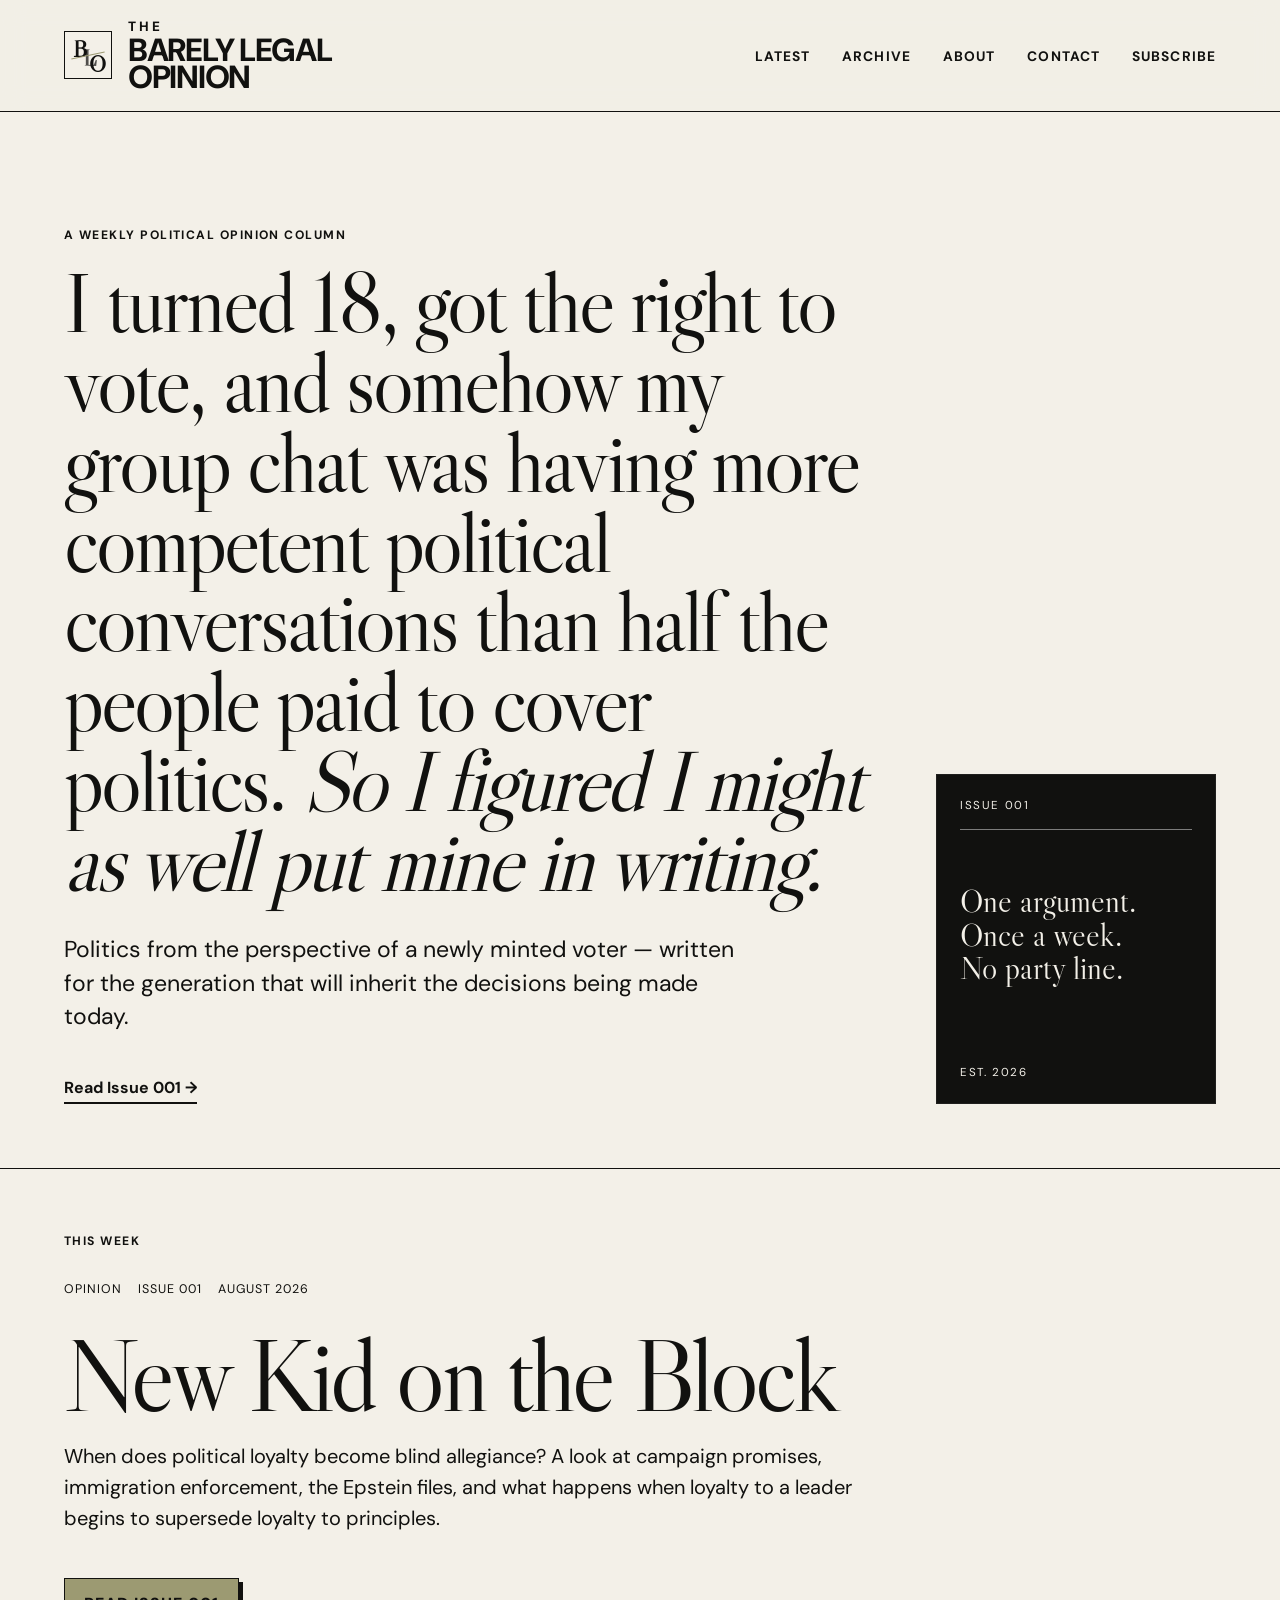
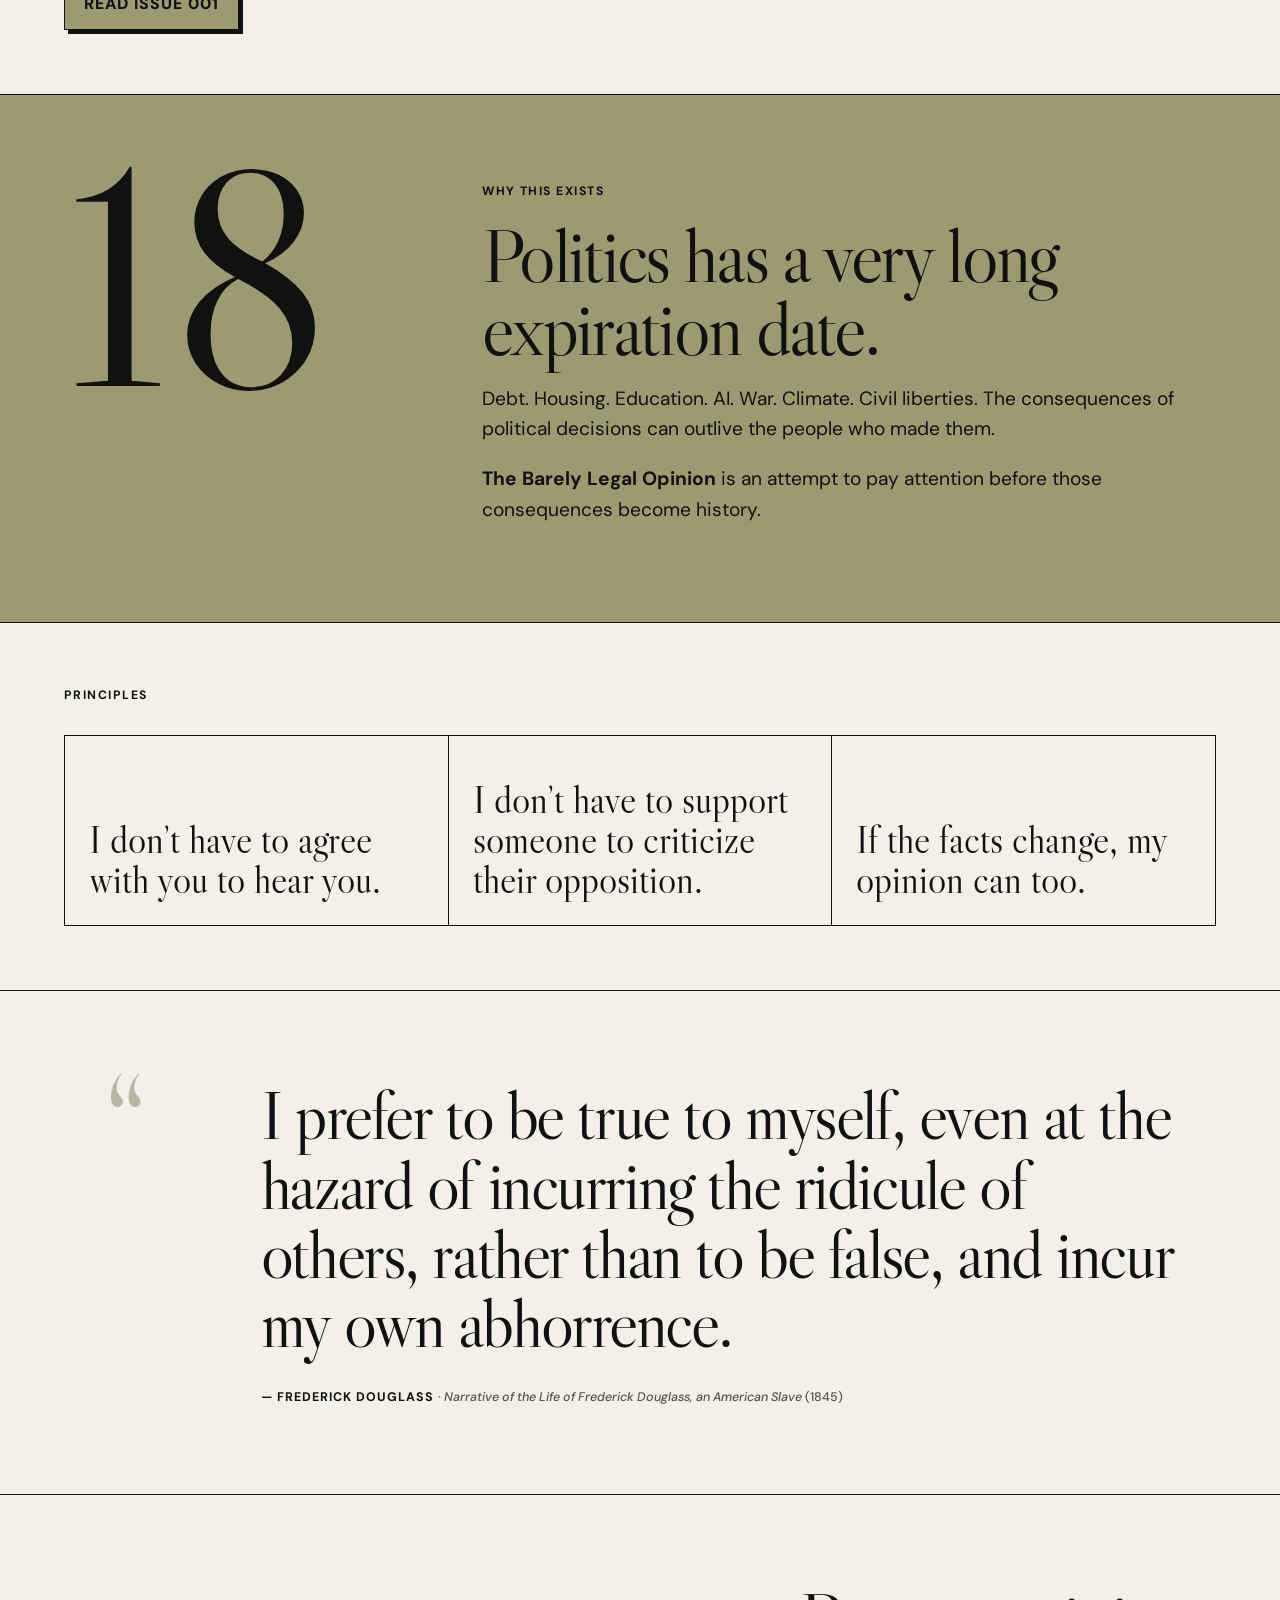
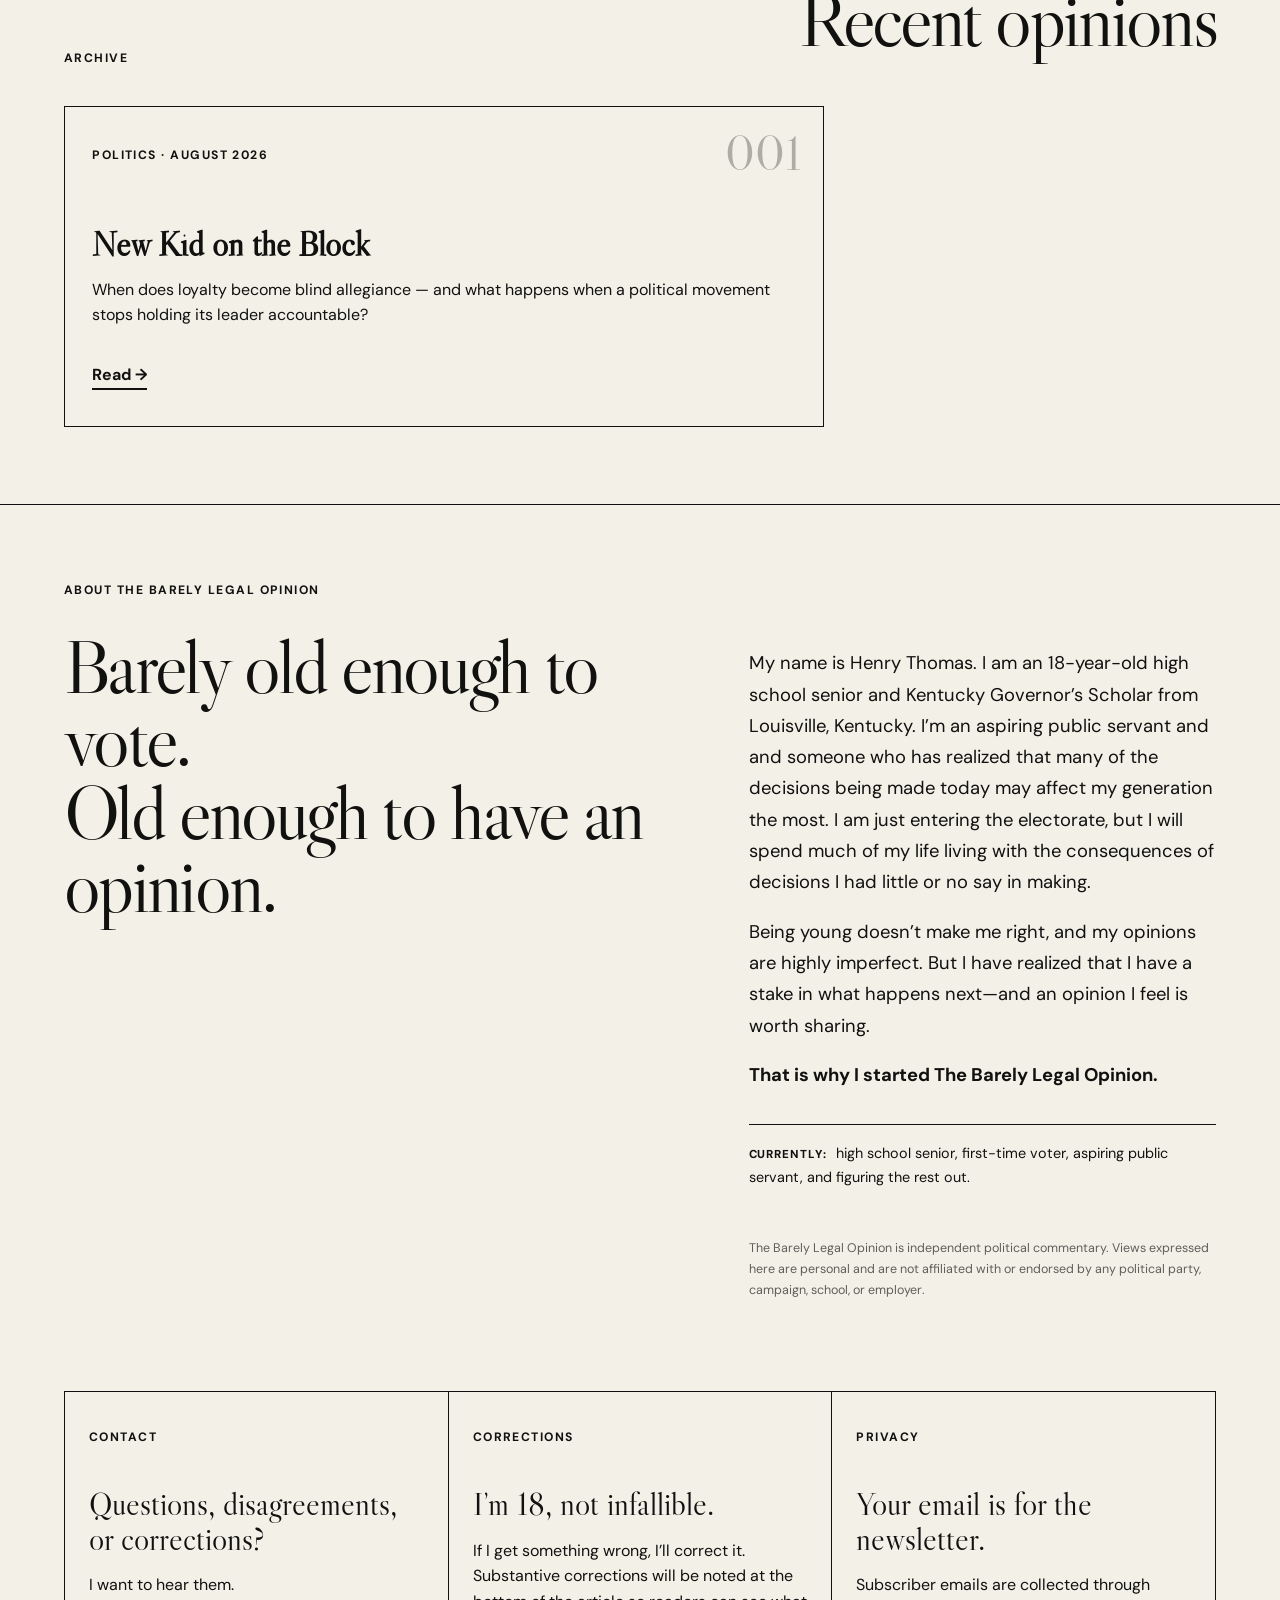
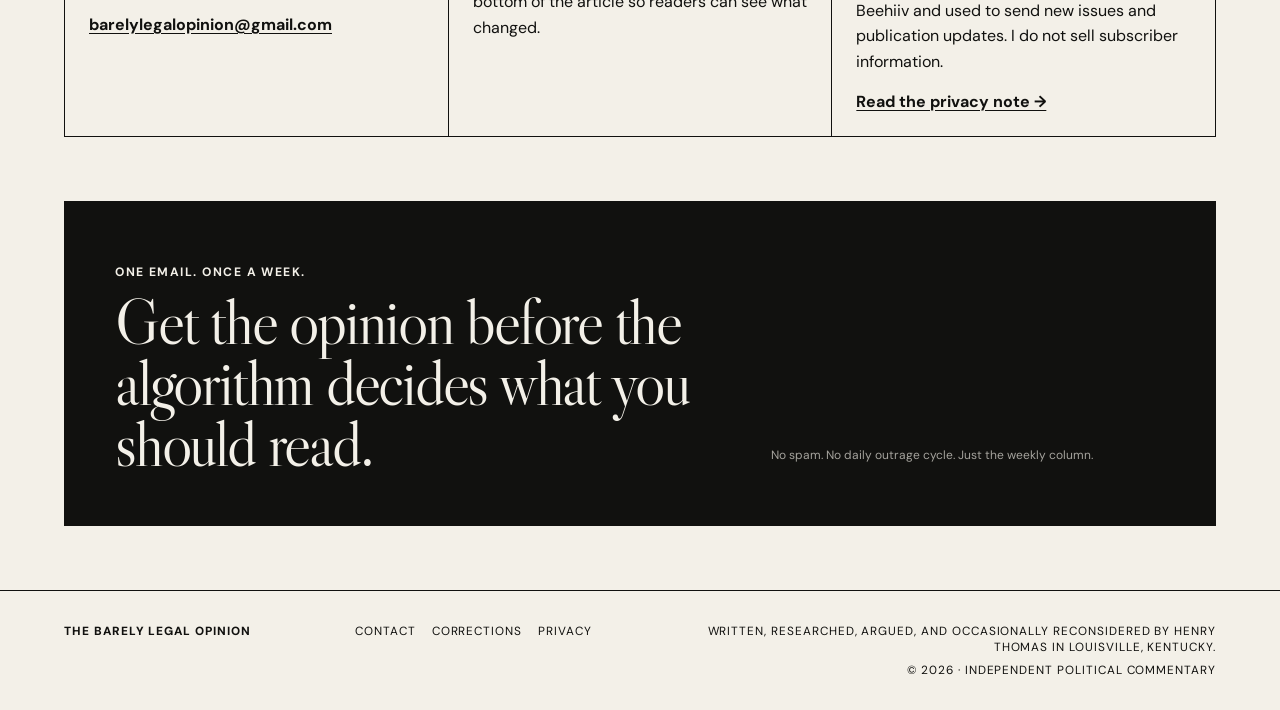
==== index.html @ e9fcbdf7 "Add files via upload" ====
<!doctype html>
<html lang="en">
<head>
  <meta charset="utf-8" />
  <meta name="viewport" content="width=device-width, initial-scale=1" />
  <meta name="description" content="The Barely Legal Opinion — independent weekly political commentary from an 18-year-old entering the electorate." />
  <title>The Barely Legal Opinion</title>
  <link rel="preconnect" href="https://fonts.googleapis.com">
  <link rel="preconnect" href="https://fonts.gstatic.com" crossorigin>
  <link href="https://fonts.googleapis.com/css2?family=DM+Sans:wght@400;500;600;700;800&family=Libre+Caslon+Display&display=swap" rel="stylesheet">
  <link rel="stylesheet" href="styles.css" />

  <link rel="icon" href="favicon.svg" type="image/svg+xml" />
  <meta property="og:title" content="The Barely Legal Opinion" />
  <meta property="og:description" content="Independent weekly political commentary from an 18-year-old entering the electorate." />
  <meta property="og:image" content="social-card.svg" />
  <meta property="og:type" content="website" />
  <meta name="twitter:card" content="summary_large_image" />

</head>
<body>
  <header class="site-header">
    <a class="brand brand-lockup" href="index.html" aria-label="The Barely Legal Opinion home">
      <span class="logo-mark" aria-hidden="true"><span>B</span><span>L</span><span>O</span></span>
      <span class="wordmark">
        <span class="brand-kicker">THE</span>
        <span>BARELY LEGAL</span>
        <span>OPINION</span>
      </span>
    </a>
    <button class="menu-toggle" aria-label="Toggle navigation" aria-expanded="false">Menu</button>
    <nav class="nav">
      <a href="#latest">Latest</a><a href="#archive">Archive</a><a href="#about">About</a><a href="mailto:barelylegalopinion@gmail.com">Contact</a><a href="#subscribe">Subscribe</a>
    </nav>
  </header>

  <main>
    <section class="hero">
      <div class="hero-copy">
        <p class="eyebrow">A weekly political opinion column</p>
        <h1 class="conversation-headline">I turned 18, got the right to vote, and somehow my group chat was having more competent political conversations than half the people paid to cover politics. <em>So I figured I might as well put mine in writing.</em></h1>
        <p class="hero-deck">Politics from the perspective of a newly minted voter — written for the generation that will inherit the decisions being made today.</p>
        <a class="text-link" href="new-kid-on-the-block.html">Read Issue 001 <span>→</span></a>
      </div>
      <div class="issue-card">
        <span class="issue-number">ISSUE 001</span><div class="issue-rule"></div>
        <p>One argument.<br>Once a week.<br>No party line.</p><span class="issue-date">EST. 2026</span>
      </div>
    </section>

    <section id="latest" class="latest-section">
      <div class="section-label">This Week</div>
      <article class="featured-post">
        <div class="featured-meta"><span>Opinion</span><span>Issue 001</span><span>August 2026</span></div>
        <h2>New Kid on the Block</h2>
        <p class="featured-deck">When does political loyalty become blind allegiance? A look at campaign promises, immigration enforcement, the Epstein files, and what happens when loyalty to a leader begins to supersede loyalty to principles.</p>
        <a class="button" href="new-kid-on-the-block.html">Read Issue 001</a>
      </article>
    </section>

    <section class="manifesto">
      <p class="manifesto-number">18</p>
      <div><p class="eyebrow">Why this exists</p><h2>Politics has a very long expiration date.</h2>
      <p>Debt. Housing. Education. AI. War. Climate. Civil liberties. The consequences of political decisions can outlive the people who made them.</p>
      <p><strong>The Barely Legal Opinion</strong> is an attempt to pay attention before those consequences become history.</p></div>
    </section>



    <section class="principles" id="principles">
      <div class="section-label">Principles</div>
      <div class="principles-grid">
        <p>I don’t have to agree with you to hear you.</p>
        <p>I don’t have to support someone to criticize their opposition.</p>
        <p>If the facts change, my opinion can too.</p>
      </div>
    </section>

    <section class="douglass-quote" aria-label="Frederick Douglass quote">
      <div class="quote-mark">“</div>
      <blockquote>
        I prefer to be true to myself, even at the hazard of incurring the ridicule of others, rather than to be false, and incur my own abhorrence.
      </blockquote>
      <p class="quote-credit">— Frederick Douglass <span>· <em>Narrative of the Life of Frederick Douglass, an American Slave</em> (1845)</span></p>
    </section>

    <section id="archive" class="archive">
      <div class="section-heading"><div class="section-label">Archive</div><h2>Recent opinions</h2></div>
      <div class="post-grid single-post-grid">
        <article class="post-card">
          <span class="post-index">001</span>
          <p class="tag">Politics · August 2026</p>
          <h3>New Kid on the Block</h3>
          <p>When does loyalty become blind allegiance — and what happens when a political movement stops holding its leader accountable?</p>
          <a href="new-kid-on-the-block.html">Read →</a>
        </article>
      </div>
    </section>

    <section id="about" class="about">
      <div class="section-label">About The Barely Legal Opinion</div>
      <div class="about-grid">
        <h2>Barely old enough to vote.<br>Old enough to have an opinion.</h2>
        <div class="about-copy">
          <p>My name is Henry Thomas. I am an 18-year-old high school senior and Kentucky Governor’s Scholar from Louisville, Kentucky. I’m an aspiring public servant and and someone who has realized that many of the decisions being made today may affect my generation the most. I am just entering the electorate, but I will spend much of my life living with the consequences of decisions I had little or no say in making.</p>
          <p>Being young doesn’t make me right, and my opinions are highly imperfect. But I have realized that I have a stake in what happens next—and an opinion I feel is worth sharing.</p>
          <p><strong>That is why I started The Barely Legal Opinion.</strong></p>
          <p class="currently-line"><span>Currently:</span> high school senior, first-time voter, aspiring public servant, and figuring the rest out.</p>
<p class="fine-print">The Barely Legal Opinion is independent political commentary. Views expressed here are personal and are not affiliated with or endorsed by any political party, campaign, school, or employer.</p>
        </div>
      </div>
    </section>


    <section class="launch-info" id="contact">
      <div class="info-card">
        <p class="section-label">Contact</p>
        <h3>Questions, disagreements, or corrections?</h3>
        <p>I want to hear them.</p>
        <a href="mailto:barelylegalopinion@gmail.com">barelylegalopinion@gmail.com</a>
      </div>
      <div class="info-card">
        <p class="section-label">Corrections</p>
        <h3>I’m 18, not infallible.</h3>
        <p>If I get something wrong, I’ll correct it. Substantive corrections will be noted at the bottom of the article so readers can see what changed.</p>
      </div>
      <div class="info-card">
        <p class="section-label">Privacy</p>
        <h3>Your email is for the newsletter.</h3>
        <p>Subscriber emails are collected through Beehiiv and used to send new issues and publication updates. I do not sell subscriber information.</p>
        <a href="privacy.html">Read the privacy note →</a>
      </div>
    </section>

    <section id="subscribe" class="subscribe">
      <div><p class="eyebrow">One email. Once a week.</p><h2>Get the opinion before the algorithm decides what you should read.</h2></div>
      <div class="subscribe-form beehiiv-form">
        <script async src="https://subscribe-forms.beehiiv.com/v3/loader.js" data-beehiiv-form="1e07de03-bfb7-4be1-94b6-ef1ab51ce29a"></script>
        <p class="form-note">No spam. No daily outrage cycle. Just the weekly column.</p>
      </div>
    </section>
  </main>
  <footer>
      <div class="footer-brand">THE BARELY LEGAL OPINION</div>
      <div class="footer-links">
        <a href="mailto:barelylegalopinion@gmail.com">Contact</a>
        <a href="#contact">Corrections</a>
        <a href="privacy.html">Privacy</a>
      </div>
      <div class="footer-copy">
        <span>Written, researched, argued, and occasionally reconsidered by Henry Thomas in Louisville, Kentucky.</span>
        <span>© 2026 · Independent political commentary</span>
      </div>
    </footer>
  <script src="script.js"></script>
</body>
</html>
---- styles.css ----
:root{--ink:#11110f;--paper:#f3f0e8;--paper2:#e6e1d7;--acid:#9c9a72;--line:rgba(17,17,15,.28);--muted:#6d695e}
*{box-sizing:border-box}html{scroll-behavior:smooth}body{margin:0;background:var(--paper);color:var(--ink);font-family:"DM Sans",sans-serif}a{color:inherit}
.site-header{min-height:112px;display:flex;align-items:center;justify-content:space-between;padding:20px 5vw;border-bottom:1px solid var(--ink);position:sticky;top:0;z-index:20;background:rgba(242,239,230,.96);backdrop-filter:blur(12px)}
.brand{text-decoration:none;font-weight:800;line-height:.82;letter-spacing:-.04em;font-size:clamp(1.35rem,2.5vw,2.2rem);display:grid}.brand-kicker{font-size:.42em;letter-spacing:.22em;margin-bottom:.4em}
.nav{display:flex;gap:2rem;font-size:.86rem;font-weight:700;text-transform:uppercase;letter-spacing:.08em}.nav a{text-decoration:none}.nav a:hover{text-decoration:underline;text-underline-offset:4px}
.menu-toggle{display:none;background:none;border:0;font:inherit;font-weight:700}.header-subscribe{text-decoration:none;text-transform:uppercase;font-size:.8rem;letter-spacing:.08em;font-weight:800;border-bottom:2px solid var(--ink)}
.hero{min-height:74vh;display:grid;grid-template-columns:1fr 280px;gap:4vw;padding:8vw 5vw 5vw;border-bottom:1px solid var(--ink)}.hero-copy{max-width:1100px}
.eyebrow,.section-label,.tag,.article-kicker,.source-type{text-transform:uppercase;font-weight:700;letter-spacing:.12em;font-size:.76rem}
.hero h1,.featured-post h2,.manifesto h2,.archive h2,.about h2,.subscribe h2,.article-header h1,.sources-intro h2,.article-end h2{font-family:"Libre Caslon Display",serif;font-weight:400;letter-spacing:-.035em}
.hero h1{margin:1.3rem 0 2rem;font-size:clamp(3.8rem,8.8vw,9rem);line-height:.88;max-width:1200px}.hero h1 em{font-style:italic}.hero-deck{font-size:clamp(1.05rem,1.8vw,1.45rem);line-height:1.45;max-width:680px}
.text-link,.post-card a{display:inline-block;margin-top:1.3rem;text-decoration:none;font-weight:700;border-bottom:2px solid var(--ink);padding-bottom:.2rem}
.issue-card{align-self:end;background:var(--ink);color:var(--paper);padding:1.5rem;min-height:330px;display:flex;flex-direction:column}.issue-number,.issue-date{font-size:.72rem;letter-spacing:.14em}.issue-rule{height:1px;background:rgba(255,255,255,.45);margin:1rem 0}.issue-card p{font-family:"Libre Caslon Display",serif;font-size:2rem;line-height:1.05;margin:auto 0}.issue-date{margin-top:auto}
.latest-section{padding:5vw;border-bottom:1px solid var(--ink)}.featured-post{max-width:1250px}.featured-meta{display:flex;gap:1rem;flex-wrap:wrap;font-size:.78rem;text-transform:uppercase;letter-spacing:.08em;margin-top:2rem}
.featured-post h2{font-size:clamp(3.5rem,8vw,8rem);line-height:.9;margin:2rem 0 1rem}.featured-deck{max-width:820px;font-size:1.25rem;line-height:1.55}
.button{display:inline-block;margin-top:1.5rem;background:var(--acid);border:1px solid var(--ink);padding:.9rem 1.2rem;text-decoration:none;font-weight:800;text-transform:uppercase;letter-spacing:.06em;box-shadow:4px 4px 0 var(--ink)}.button:hover{transform:translate(2px,2px);box-shadow:2px 2px 0 var(--ink)}
.manifesto{display:grid;grid-template-columns:1fr 2fr;gap:4vw;padding:6vw 5vw;background:var(--acid);border-bottom:1px solid var(--ink)}.manifesto-number{font-family:"Libre Caslon Display",serif;font-size:clamp(8rem,24vw,22rem);line-height:.7;margin:0}.manifesto h2{font-size:clamp(3rem,6vw,6rem);line-height:.95;margin:1.2rem 0}.manifesto div>p:not(.eyebrow){max-width:720px;font-size:1.2rem;line-height:1.6}
.archive{padding:6vw 5vw}.section-heading{display:flex;justify-content:space-between;align-items:end;margin-bottom:2.5rem}.archive h2{font-size:clamp(3rem,6vw,5.5rem);margin:0}.post-grid{display:grid;grid-template-columns:repeat(3,1fr);border-top:1px solid var(--ink);border-left:1px solid var(--ink)}.post-card{min-height:380px;padding:1.7rem;border-right:1px solid var(--ink);border-bottom:1px solid var(--ink);position:relative}.post-index{position:absolute;right:1.3rem;top:1rem;font-family:"Libre Caslon Display",serif;font-size:3rem;opacity:.3}.post-card h3{font-family:"Libre Caslon Display",serif;font-size:2.1rem;line-height:1.05;margin:4rem 0 1rem}.post-card>p:not(.tag){line-height:1.55}.muted-card{background:var(--paper2)}.dark-card{background:var(--ink);color:var(--paper)}.dark-card a{border-color:var(--paper)}.disabled-link{display:inline-block;margin-top:1.3rem;opacity:.5;font-weight:700}
.about{padding:6vw 5vw;border-top:1px solid var(--ink)}.about-grid{display:grid;grid-template-columns:1.3fr 1fr;gap:6vw;margin-top:2rem}.about h2{font-size:clamp(3rem,6vw,6rem);line-height:.95;margin:0}.about-copy{font-size:1.15rem;line-height:1.7}.fine-print{font-size:.78rem;opacity:.65;margin-top:3rem}
.subscribe{margin:0 5vw 5vw;background:var(--ink);color:var(--paper);padding:4vw;display:grid;grid-template-columns:1.5fr 1fr;gap:5vw;align-items:end}.subscribe h2{font-size:clamp(2.5rem,5vw,5rem);line-height:.95;margin:.7rem 0 0}.subscribe-form{display:grid;grid-template-columns:1fr auto}.subscribe-form input,.subscribe-form button{min-height:56px;border:1px solid var(--paper);font:inherit}.subscribe-form input{background:transparent;color:var(--paper);padding:0 1rem}.subscribe-form input::placeholder{color:#aaa}.subscribe-form button{background:var(--acid);color:var(--ink);font-weight:800;padding:0 1.4rem;cursor:pointer}.form-note{grid-column:1/-1;font-size:.75rem;opacity:.65}
footer{padding:2rem 5vw;display:flex;justify-content:space-between;border-top:1px solid var(--ink);font-size:.74rem;text-transform:uppercase;letter-spacing:.08em}.footer-brand{font-weight:800}.sr-only{position:absolute;width:1px;height:1px;padding:0;margin:-1px;overflow:hidden;clip:rect(0,0,0,0);white-space:nowrap;border:0}

/* Article */
.article-shell{overflow:hidden}.back-link{display:inline-block;margin:2.5rem 5vw 0;text-decoration:none;font-weight:700;border-bottom:1px solid var(--ink)}
.article-header{padding:6vw 5vw 4vw;border-bottom:1px solid var(--ink)}.article-header h1{font-size:clamp(5rem,13vw,12rem);line-height:.78;margin:1.2rem 0 2.2rem;max-width:1300px}.article-deck{font-family:"Libre Caslon Display",serif;font-style:italic;font-size:clamp(1.7rem,3.5vw,3.5rem);margin:0 0 3rem;max-width:850px}.article-meta{display:flex;gap:1rem 2rem;flex-wrap:wrap;text-transform:uppercase;font-size:.72rem;letter-spacing:.1em;font-weight:700}
.article-layout{display:grid;grid-template-columns:minmax(170px,1fr) minmax(0,760px) minmax(170px,1fr);padding:5vw;border-bottom:1px solid var(--ink)}.article-rail{grid-column:1}.rail-sticky{position:sticky;top:150px;padding-right:3vw}.rail-number{font-family:"Libre Caslon Display",serif;font-size:6rem;line-height:.8;opacity:.25}.rail-sticky p{font-size:.74rem;line-height:1.45;text-transform:uppercase;letter-spacing:.08em;font-weight:700;margin-top:1.5rem}.article-body{grid-column:2;font-family:Georgia,"Times New Roman",serif;font-size:1.13rem;line-height:1.88}.article-body p{margin:0 0 1.8rem}.article-body p:first-child::first-letter{font-family:"Libre Caslon Display",serif;font-size:6.3rem;float:left;line-height:.72;padding:.12em .1em 0 0}.article-body em{font-style:italic}
.sources-section{padding:6vw 5vw 7vw;background:var(--paper2);border-bottom:1px solid var(--ink)}.sources-intro{display:grid;grid-template-columns:1fr 2fr;column-gap:4vw;align-items:start;margin-bottom:3rem}.sources-intro .section-label{grid-row:1/3}.sources-intro h2{font-size:clamp(3rem,7vw,7rem);line-height:.9;margin:0}.sources-intro>p:last-child{font-size:1.05rem;line-height:1.65;max-width:760px}
.sources-grid{display:grid;grid-template-columns:repeat(3,1fr);border-left:1px solid var(--ink);border-top:1px solid var(--ink)}.source-card{min-height:245px;padding:1.4rem;text-decoration:none;border-right:1px solid var(--ink);border-bottom:1px solid var(--ink);display:flex;flex-direction:column;background:rgba(255,255,255,.12)}.source-card:hover{background:var(--acid)}.source-card h3{font-family:"Libre Caslon Display",serif;font-size:1.65rem;line-height:1.05;margin:.8rem 0}.source-card p{font-size:.86rem;line-height:1.5;margin:0 0 1.4rem}.source-type{font-size:.62rem}.source-arrow{font-size:.74rem;font-weight:800;text-transform:uppercase;letter-spacing:.06em;margin-top:auto}.source-note{font-size:.74rem;line-height:1.55;color:var(--muted);max-width:760px;margin:2rem 0 0}
.article-end{padding:7vw 5vw 8vw;background:var(--acid)}.article-end h2{font-size:clamp(3.5rem,8vw,8rem);line-height:.9;margin:1rem 0}.article-end .button{background:var(--paper)}

@media(max-width:900px){.site-header{min-height:84px}.menu-toggle{display:block}.nav{display:none;position:absolute;top:84px;left:0;right:0;background:var(--paper);padding:1.2rem 5vw;border-bottom:1px solid var(--ink);flex-direction:column}.nav.open{display:flex}.hero{grid-template-columns:1fr;padding-top:14vw}.hero h1{font-size:clamp(3.3rem,15vw,6.2rem)}.issue-card{min-height:220px}.manifesto{grid-template-columns:1fr}.manifesto-number{font-size:11rem}.section-heading{display:block}.post-grid{grid-template-columns:1fr}.about-grid,.subscribe{grid-template-columns:1fr}.subscribe{margin-left:0;margin-right:0}.article-layout{display:block;padding:10vw 6vw}.article-rail{display:none}.article-body{max-width:760px;margin:0 auto;font-size:1.08rem}.sources-intro{display:block}.sources-grid{grid-template-columns:1fr 1fr}.article-header{padding-top:12vw}.article-header h1{font-size:clamp(4rem,20vw,8rem)}footer{gap:1rem;flex-direction:column}}
@media(max-width:600px){.sources-grid{grid-template-columns:1fr}.subscribe-form{grid-template-columns:1fr}.subscribe-form button{margin-top:.5rem}.featured-meta{gap:.7rem}.article-body p:first-child::first-letter{font-size:5rem}}

.douglass-quote{
  padding:7vw 8vw;
  border-bottom:1px solid var(--ink);
  display:grid;
  grid-template-columns:120px minmax(0,1000px);
  column-gap:3vw;
  justify-content:center;
  background:var(--paper);
}
.quote-mark{
  font-family:"Libre Caslon Display",serif;
  font-size:10rem;
  line-height:.65;
  opacity:.18;
}
.douglass-quote blockquote{
  margin:0;
  font-family:"Libre Caslon Display",serif;
  font-size:clamp(2.5rem,5.4vw,5.6rem);
  line-height:1;
  letter-spacing:-.035em;
}
.quote-credit{
  grid-column:2;
  margin:2rem 0 0;
  font-size:.78rem;
  text-transform:uppercase;
  letter-spacing:.08em;
  font-weight:700;
}
.quote-credit span{font-weight:500;opacity:.7;text-transform:none;letter-spacing:0}
.about-quote{
  margin:3rem 0 2.5rem;
  padding:1.5rem 0;
  border-top:1px solid var(--ink);
  border-bottom:1px solid var(--ink);
}
.about-quote p{
  font-family:"Libre Caslon Display",serif;
  font-size:1.65rem;
  line-height:1.18;
  margin:0 0 1rem;
}
.about-quote span{
  font-size:.72rem;
  font-weight:700;
  text-transform:uppercase;
  letter-spacing:.08em;
}
@media(max-width:800px){
  .douglass-quote{grid-template-columns:1fr;padding:14vw 6vw}
  .quote-mark{font-size:7rem}
  .quote-credit{grid-column:1}
}

/* Beehiiv newsletter embed */
.beehiiv-form { display:block; width:100%; }
.beehiiv-form .form-note { margin-top:1rem; color:var(--paper); }

/* Brand refresh — restrained olive + modern editorial monogram */
:root{
  --olive:#9c9a72;
  --olive-dark:#747253;
  --cream:#f3f0e8;
  --charcoal:#11110f;
}

.brand-lockup{
  display:flex;
  align-items:center;
  gap:1rem;
}

.wordmark{
  display:grid;
  line-height:.82;
}

.logo-mark{
  width:48px;
  height:48px;
  border:1px solid var(--ink);
  display:grid;
  place-items:center;
  position:relative;
  flex:0 0 auto;
  font-family:"Libre Caslon Display",serif;
  background:var(--paper);
  overflow:hidden;
}

.logo-mark::after{
  content:"";
  position:absolute;
  left:6px;
  right:6px;
  top:50%;
  height:1px;
  background:var(--olive);
  transform:rotate(-12deg);
  transform-origin:center;
}

.logo-mark span{
  position:absolute;
  font-size:1.45rem;
  line-height:1;
}

.logo-mark span:nth-child(1){ left:8px; top:5px; }
.logo-mark span:nth-child(2){ left:18px; top:14px; opacity:.72; }
.logo-mark span:nth-child(3){ right:6px; bottom:3px; }

.button,
.subscribe-form button{
  background:var(--olive);
}

.button:hover,
.source-card:hover{
  background:var(--olive);
}

.manifesto,
.article-end{
  background:var(--olive);
}

.issue-card{
  box-shadow:inset 0 0 0 1px rgba(255,255,255,.06);
}

.douglass-quote{
  background:var(--cream);
}

.quote-mark{
  color:var(--olive-dark);
  opacity:.45;
}

.header-subscribe{
  border-bottom-color:var(--olive-dark);
}

@media(max-width:700px){
  .logo-mark{width:42px;height:42px}
  .brand-lockup{gap:.7rem}
}

/* Launch archive: only published issues appear */
.single-post-grid{
  grid-template-columns:minmax(0, 1fr);
  max-width:760px;
}
.single-post-grid .post-card{
  min-height:320px;
}

/* About no longer repeats the Douglass quote */
.about-quote{display:none!important;}

/* Longer conversational homepage statement */
.hero .conversation-headline{
  font-size:clamp(3rem,6.7vw,7rem);
  line-height:.93;
  max-width:1200px;
}

/* Launch-ready sections */
.principles{
  padding:5vw;
  border-bottom:1px solid var(--ink);
}
.principles-grid{
  display:grid;
  grid-template-columns:repeat(3,1fr);
  border-top:1px solid var(--ink);
  border-left:1px solid var(--ink);
  margin-top:2rem;
}
.principles-grid p{
  margin:0;
  min-height:190px;
  padding:1.5rem;
  border-right:1px solid var(--ink);
  border-bottom:1px solid var(--ink);
  display:flex;
  align-items:flex-end;
  font-family:"Libre Caslon Display",serif;
  font-size:clamp(1.7rem,3vw,3.2rem);
  line-height:1.05;
}

.launch-info{
  display:grid;
  grid-template-columns:repeat(3,1fr);
  margin:0 5vw 5vw;
  border-top:1px solid var(--ink);
  border-left:1px solid var(--ink);
}
.info-card{
  min-height:280px;
  padding:1.5rem;
  border-right:1px solid var(--ink);
  border-bottom:1px solid var(--ink);
}
.info-card h3{
  font-family:"Libre Caslon Display",serif;
  font-size:2rem;
  line-height:1.08;
  font-weight:400;
  margin:2.5rem 0 1rem;
}
.info-card p{line-height:1.6}
.info-card a{font-weight:700;text-underline-offset:3px}

.footer-links{display:flex;gap:1rem;flex-wrap:wrap}
.footer-links a{text-decoration:none}
.footer-links a:hover{text-decoration:underline;text-underline-offset:3px}

.correction-policy{
  max-width:900px;
  margin:0 auto;
  padding:4vw 5vw;
  border-top:1px solid var(--ink);
}
.correction-policy p:last-child{line-height:1.65}

.policy-page{
  max-width:900px;
  margin:0 auto;
  padding:7vw 5vw 10vw;
}
.policy-page h1{
  font-family:"Libre Caslon Display",serif;
  font-size:clamp(3.5rem,8vw,7rem);
  line-height:.92;
  font-weight:400;
  letter-spacing:-.035em;
  margin:1rem 0 2rem;
}
.policy-page>p{
  font-size:1.08rem;
  line-height:1.75;
  max-width:760px;
}

/* Mobile polish */
@media(max-width:900px){
  .principles-grid{grid-template-columns:1fr}
  .principles-grid p{min-height:140px}
  .launch-info{grid-template-columns:1fr;margin-left:0;margin-right:0}
  .info-card{min-height:0}
  .hero{min-height:auto}
  .hero-copy{max-width:none}
  .featured-post h2{font-size:clamp(3rem,15vw,5.5rem)}
  .douglass-quote blockquote{font-size:clamp(2.2rem,10vw,4rem)}
}
@media(max-width:600px){
  body{font-size:15px}
  .site-header{padding:14px 5vw}
  .wordmark{font-size:.9em}
  .hero{padding-left:6vw;padding-right:6vw}
  .hero .conversation-headline{font-size:clamp(2.4rem,12vw,4.6rem);line-height:.98}
  .hero-deck{font-size:1rem}
  .article-header{padding-left:6vw;padding-right:6vw}
  .article-header h1{font-size:clamp(3.6rem,18vw,6.5rem)}
  .article-body{font-size:1.02rem;line-height:1.78}
  .sources-section{padding-left:6vw;padding-right:6vw}
  footer{padding-left:6vw;padding-right:6vw}
}

/* Personal publication touches */
.currently-line{
  margin-top:2rem;
  padding-top:1rem;
  border-top:1px solid var(--ink);
  font-size:.9rem;
}
.currently-line span{
  text-transform:uppercase;
  letter-spacing:.08em;
  font-size:.72rem;
  font-weight:800;
  margin-right:.35rem;
}

.author-signoff{
  max-width:760px;
  margin:0 auto;
  padding:4vw 5vw 5vw;
}
.author-signoff .signature-name{
  font-family:"Libre Caslon Display",serif;
  font-size:2.2rem;
  margin:0 0 .25rem;
}
.author-signoff p:last-child{
  margin:0;
  font-size:.78rem;
  text-transform:uppercase;
  letter-spacing:.08em;
  font-weight:700;
  opacity:.65;
}

.footer-copy{
  display:flex;
  flex-direction:column;
  gap:.45rem;
  max-width:520px;
  text-align:right;
}

@media(max-width:900px){
  .footer-copy{text-align:left}
}
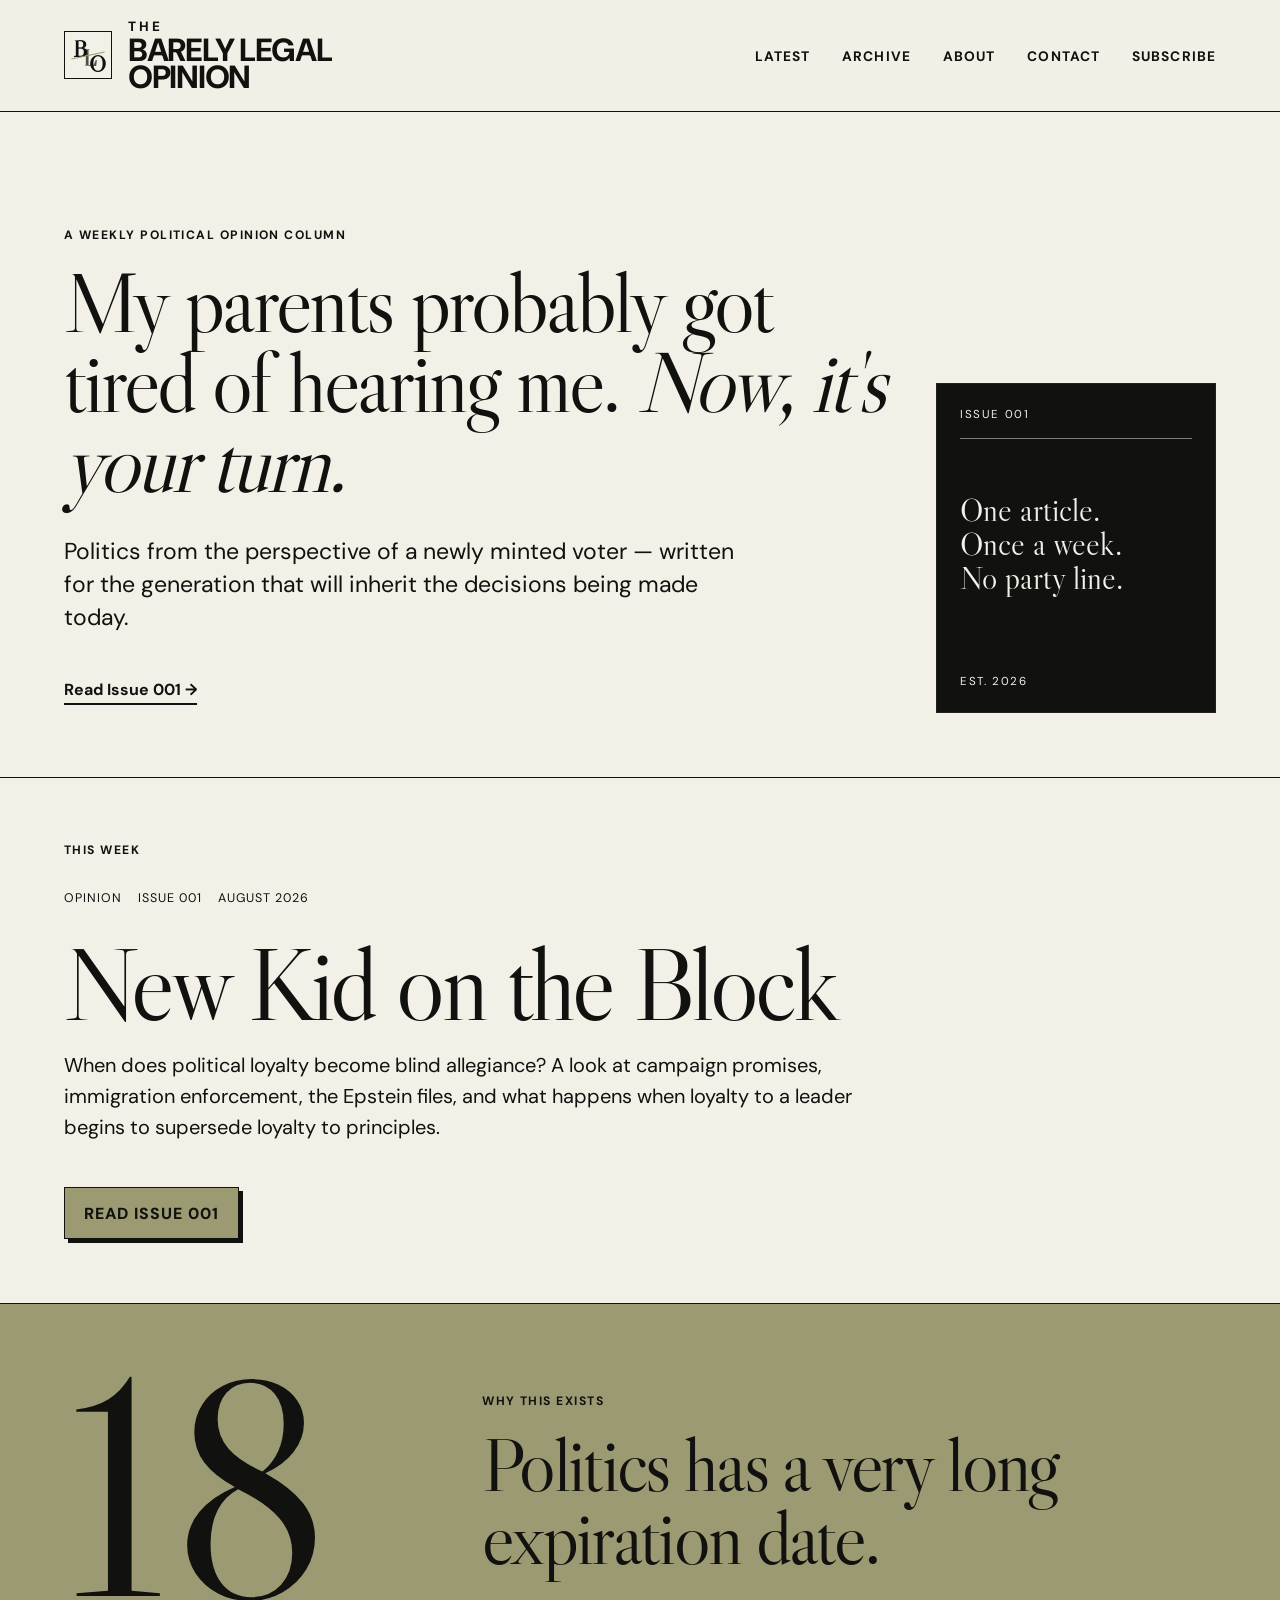
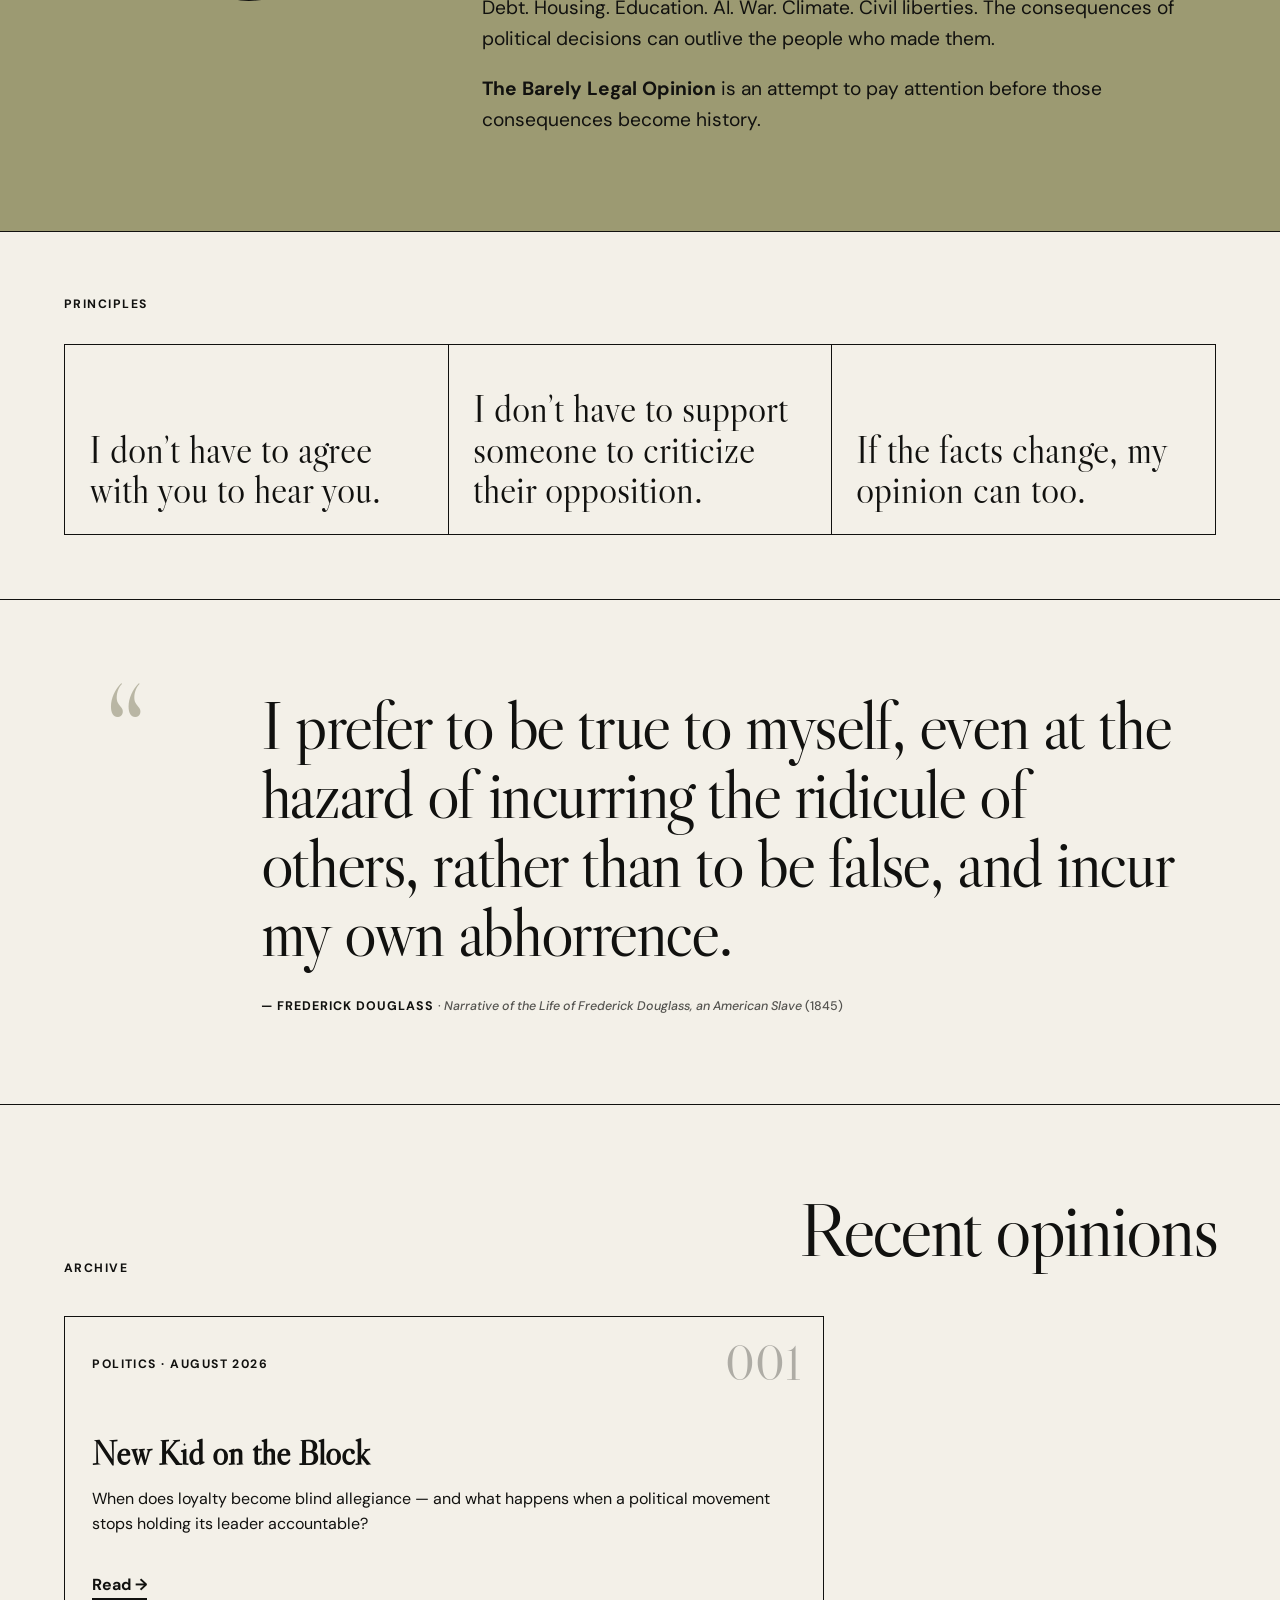
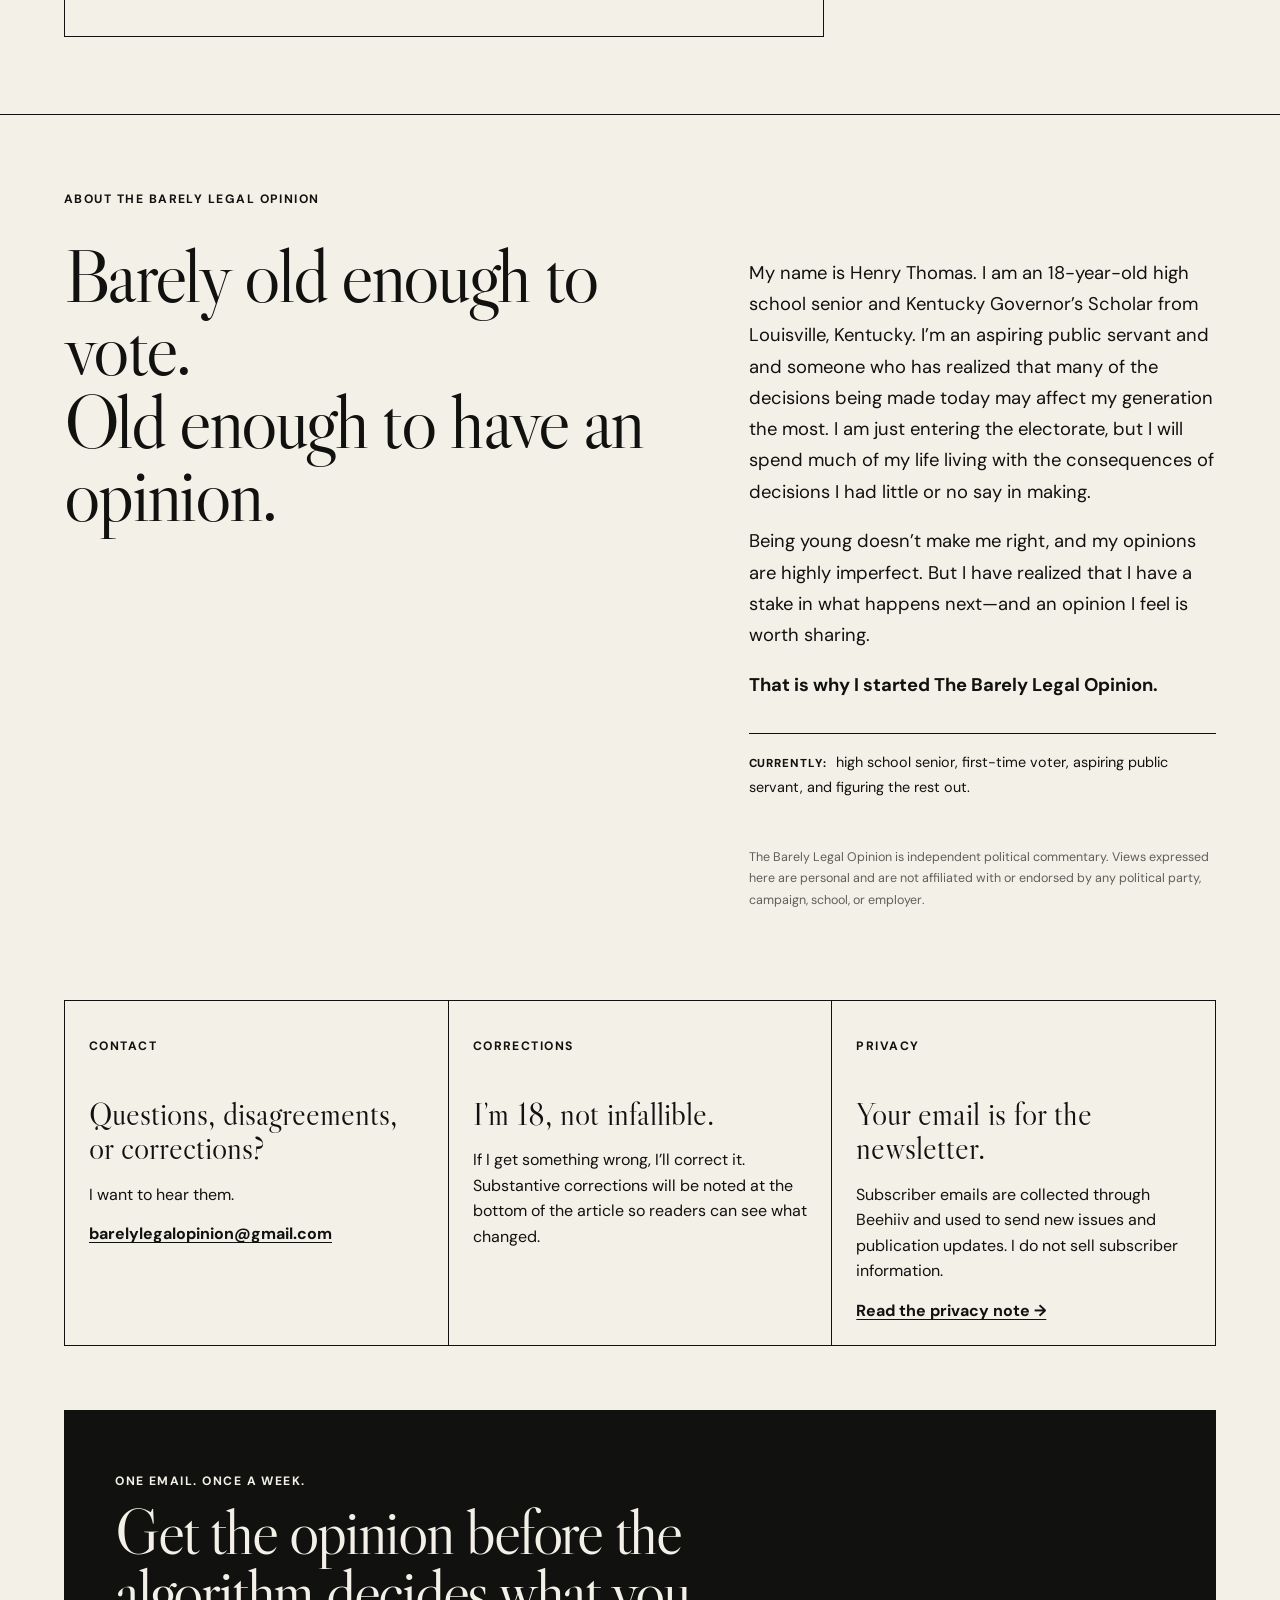
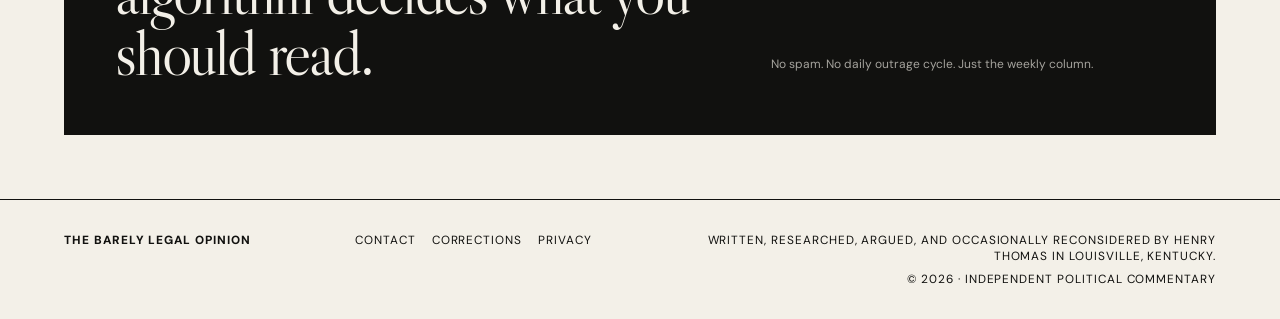
==== commit 0041c6d4: "Change introductory saying to "my parents probably got tired of hearing me. No, it's your turn." (6a" ====
--- a/index.html
+++ b/index.html
@@ -38,13 +38,13 @@
     <section class="hero">
       <div class="hero-copy">
         <p class="eyebrow">A weekly political opinion column</p>
-        <h1 class="conversation-headline">I turned 18, got the right to vote, and somehow my group chat was having more competent political conversations than half the people paid to cover politics. <em>So I figured I might as well put mine in writing.</em></h1>
+        <h1 class="conversation-headline">My parents probably got tired of hearing me. <em>Now, it's your turn.</em></h1>
         <p class="hero-deck">Politics from the perspective of a newly minted voter — written for the generation that will inherit the decisions being made today.</p>
         <a class="text-link" href="new-kid-on-the-block.html">Read Issue 001 <span>→</span></a>
       </div>
       <div class="issue-card">
         <span class="issue-number">ISSUE 001</span><div class="issue-rule"></div>
-        <p>One argument.<br>Once a week.<br>No party line.</p><span class="issue-date">EST. 2026</span>
+        <p>One article.<br>Once a week.<br>No party line.</p><span class="issue-date">EST. 2026</span>
       </div>
     </section>
 
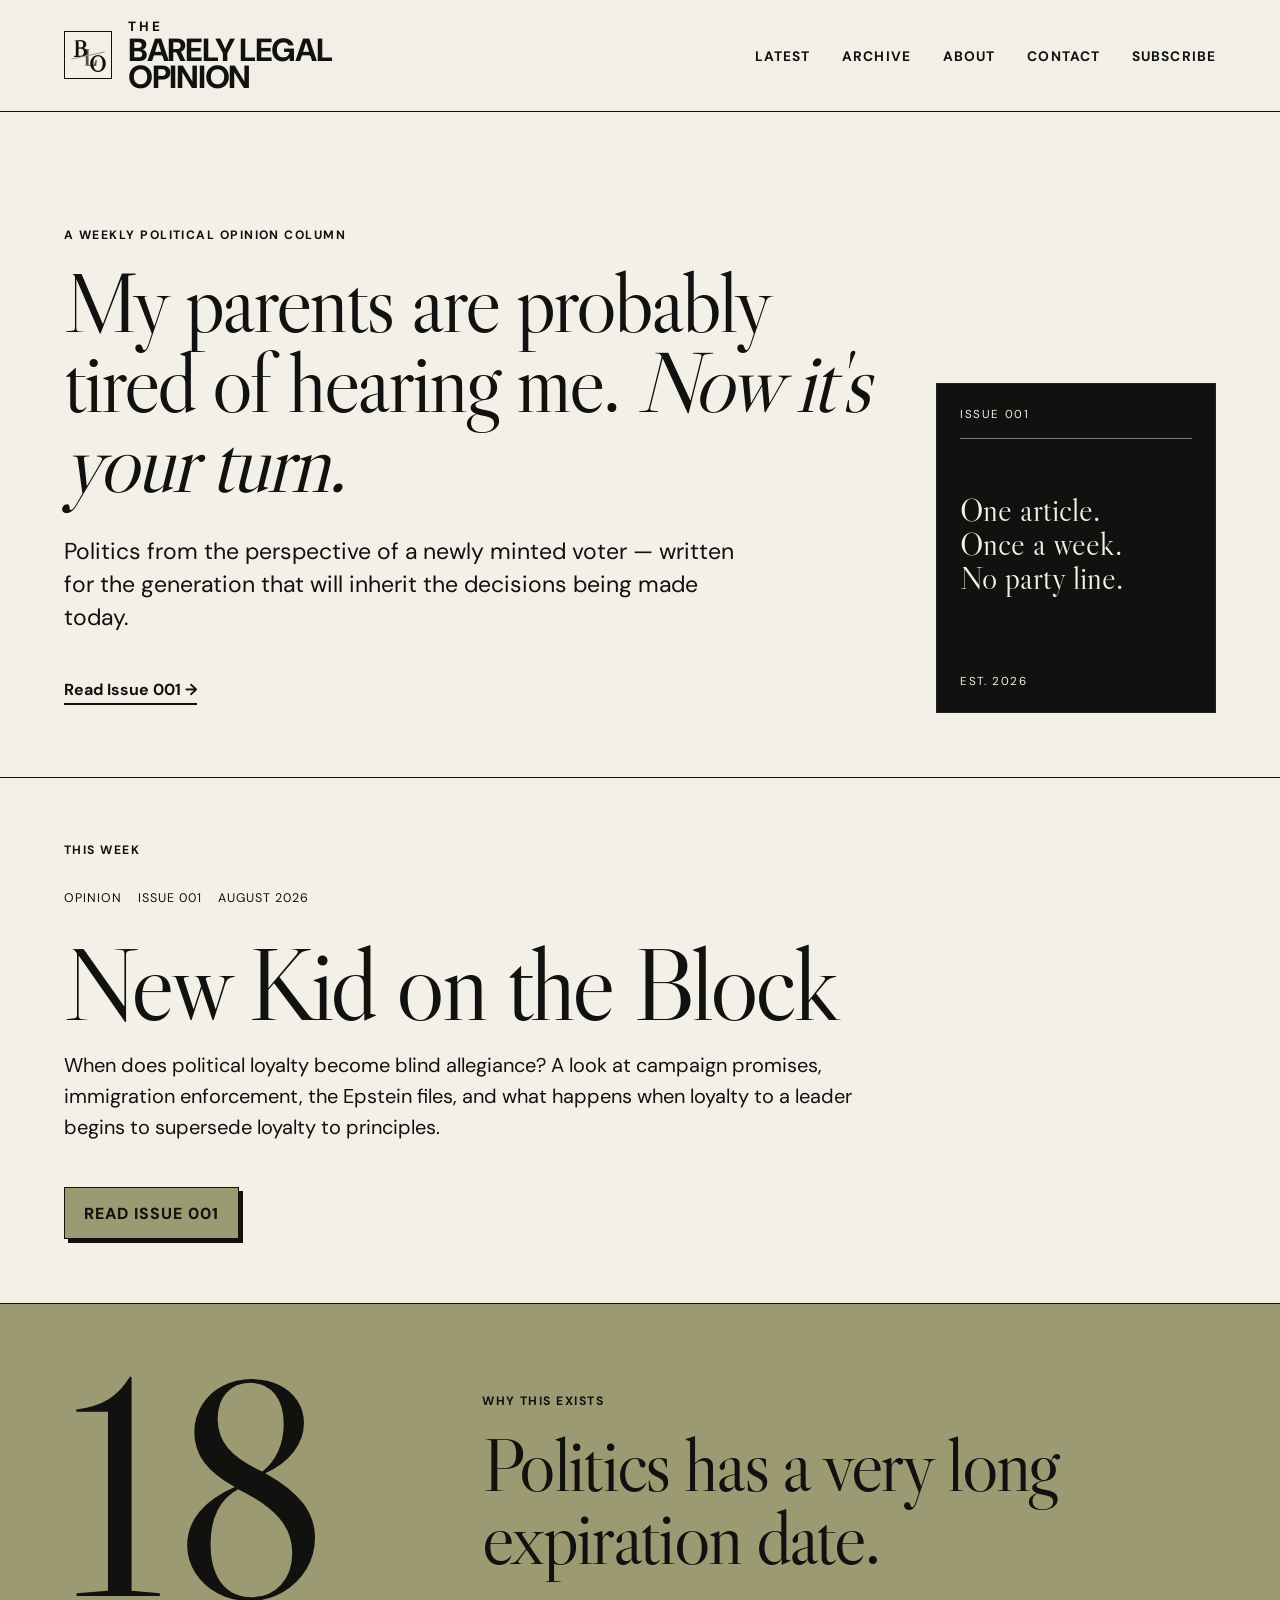
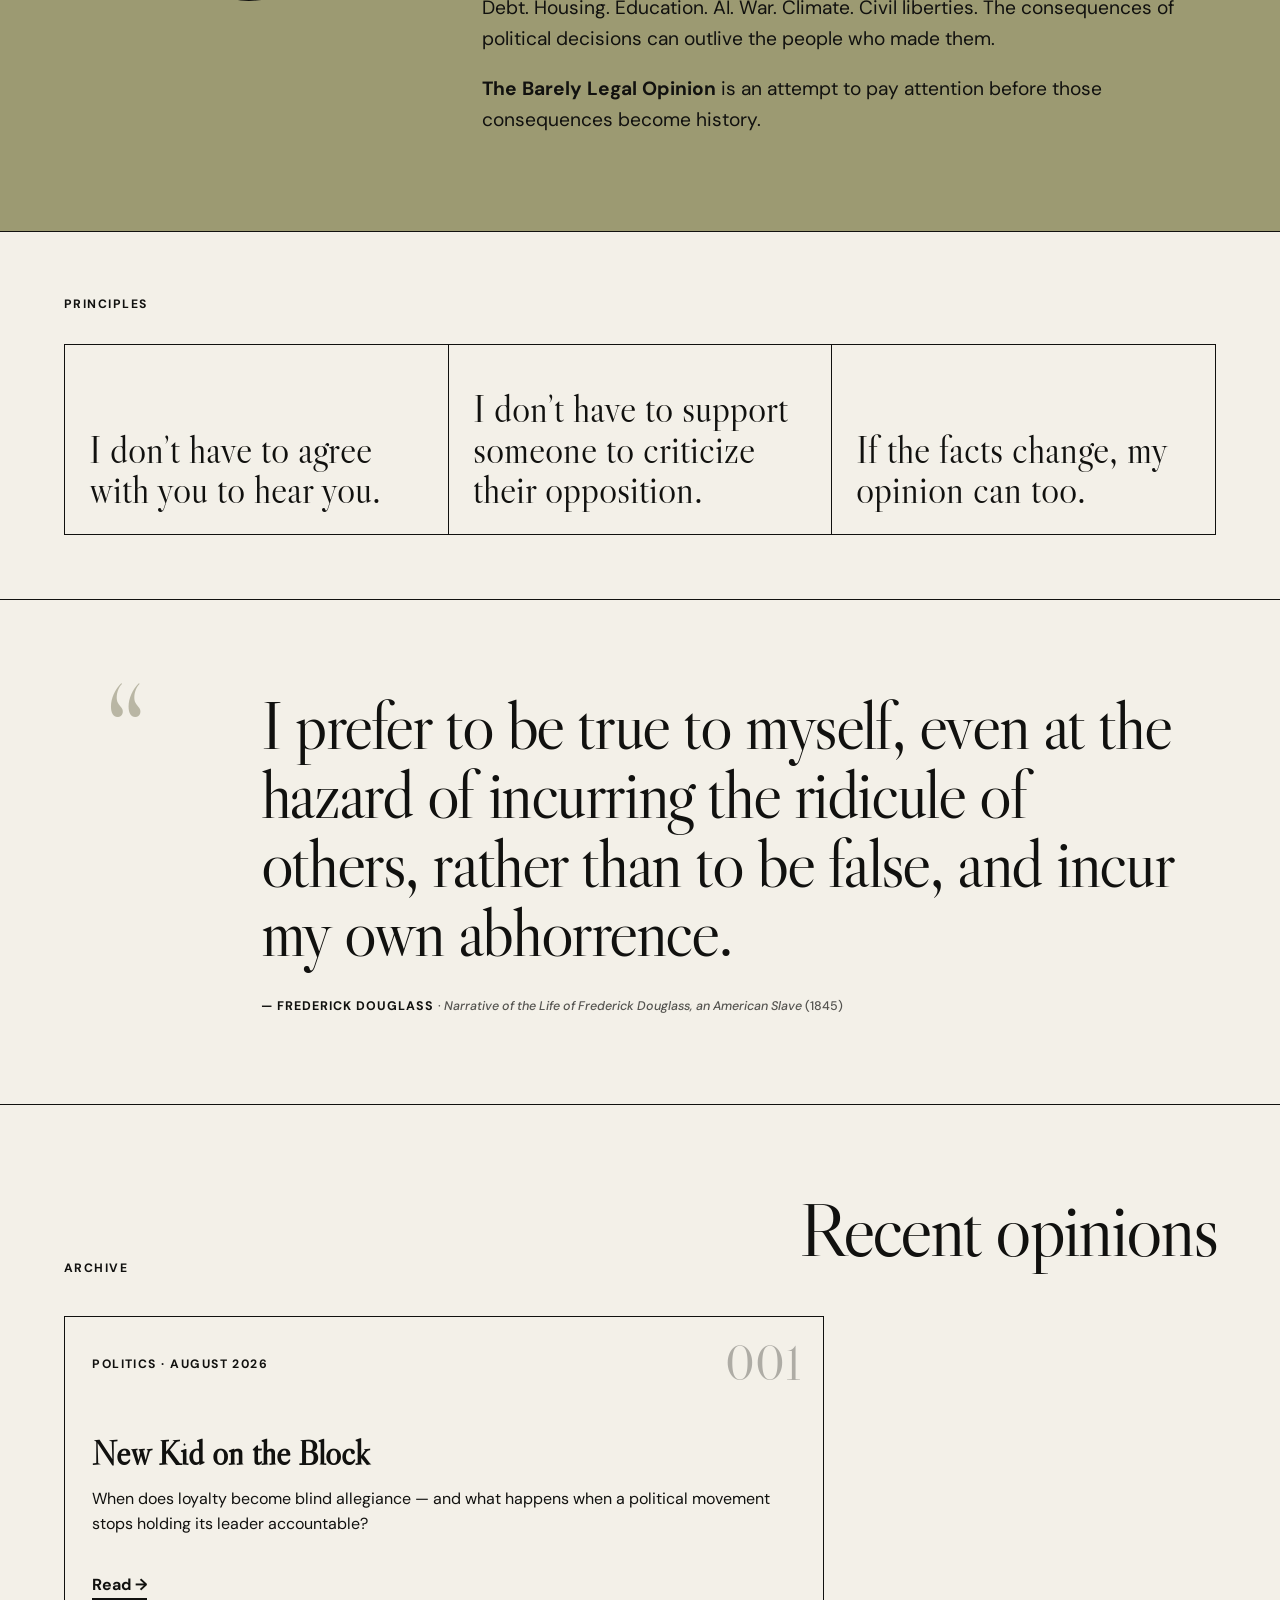
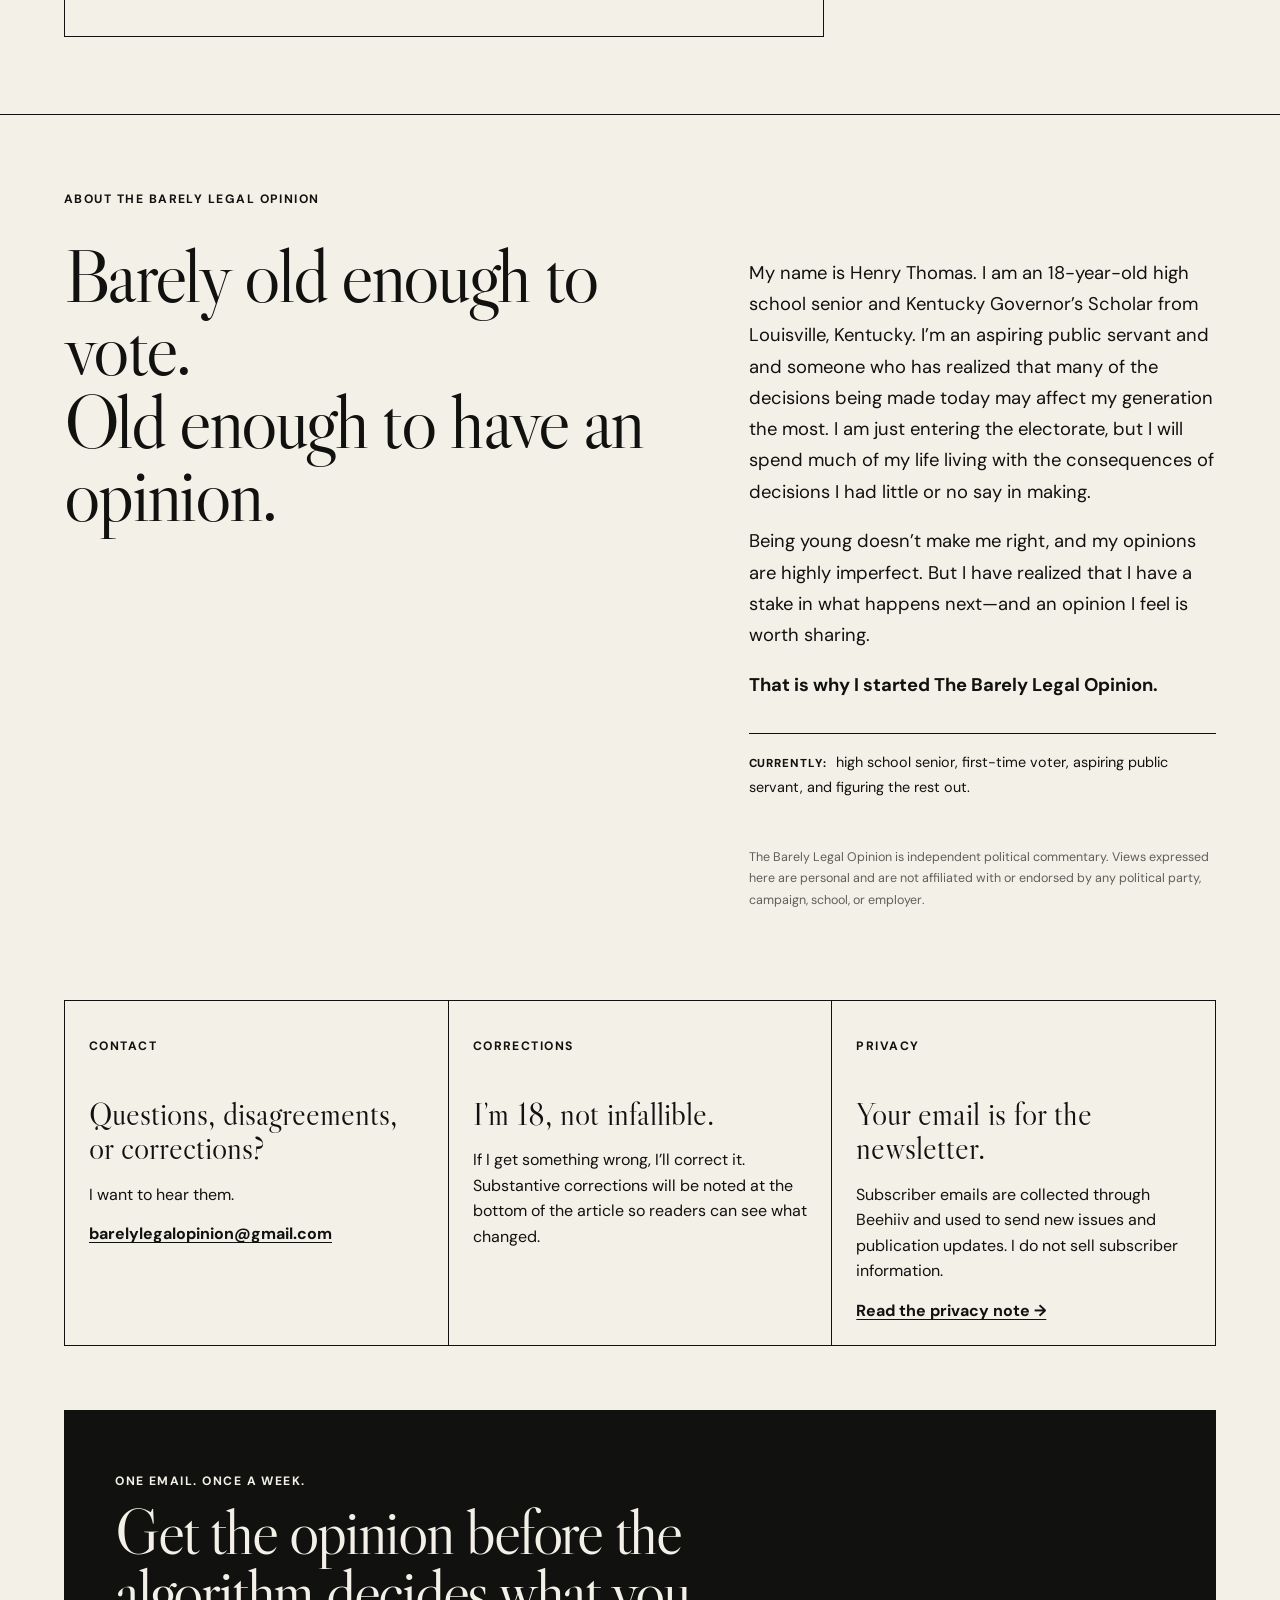
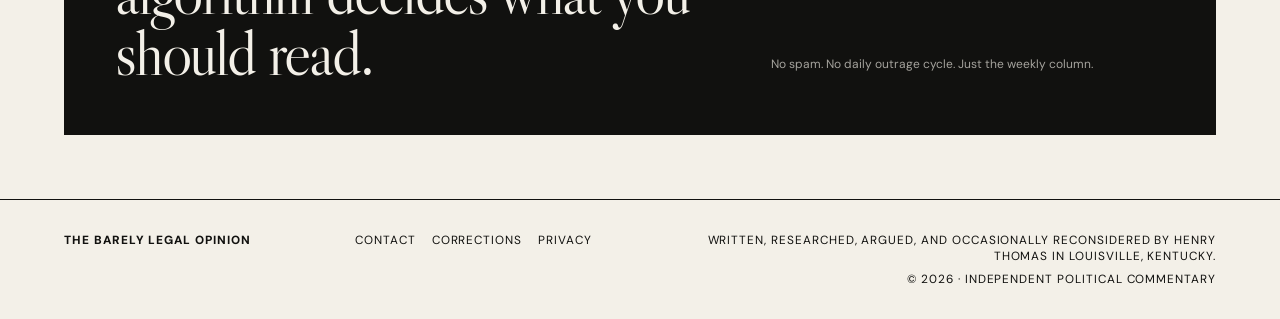
==== commit 6fc66822: "Edit section title and combine argument into one article (6a910f5c0128056de160bf67)" ====
--- a/index.html
+++ b/index.html
@@ -38,7 +38,7 @@
     <section class="hero">
       <div class="hero-copy">
         <p class="eyebrow">A weekly political opinion column</p>
-        <h1 class="conversation-headline">My parents probably got tired of hearing me. <em>Now, it's your turn.</em></h1>
+        <h1 class="conversation-headline">My parents are probably tired of hearing me. <em>Now it's your turn.</em></h1>
         <p class="hero-deck">Politics from the perspective of a newly minted voter — written for the generation that will inherit the decisions being made today.</p>
         <a class="text-link" href="new-kid-on-the-block.html">Read Issue 001 <span>→</span></a>
       </div>
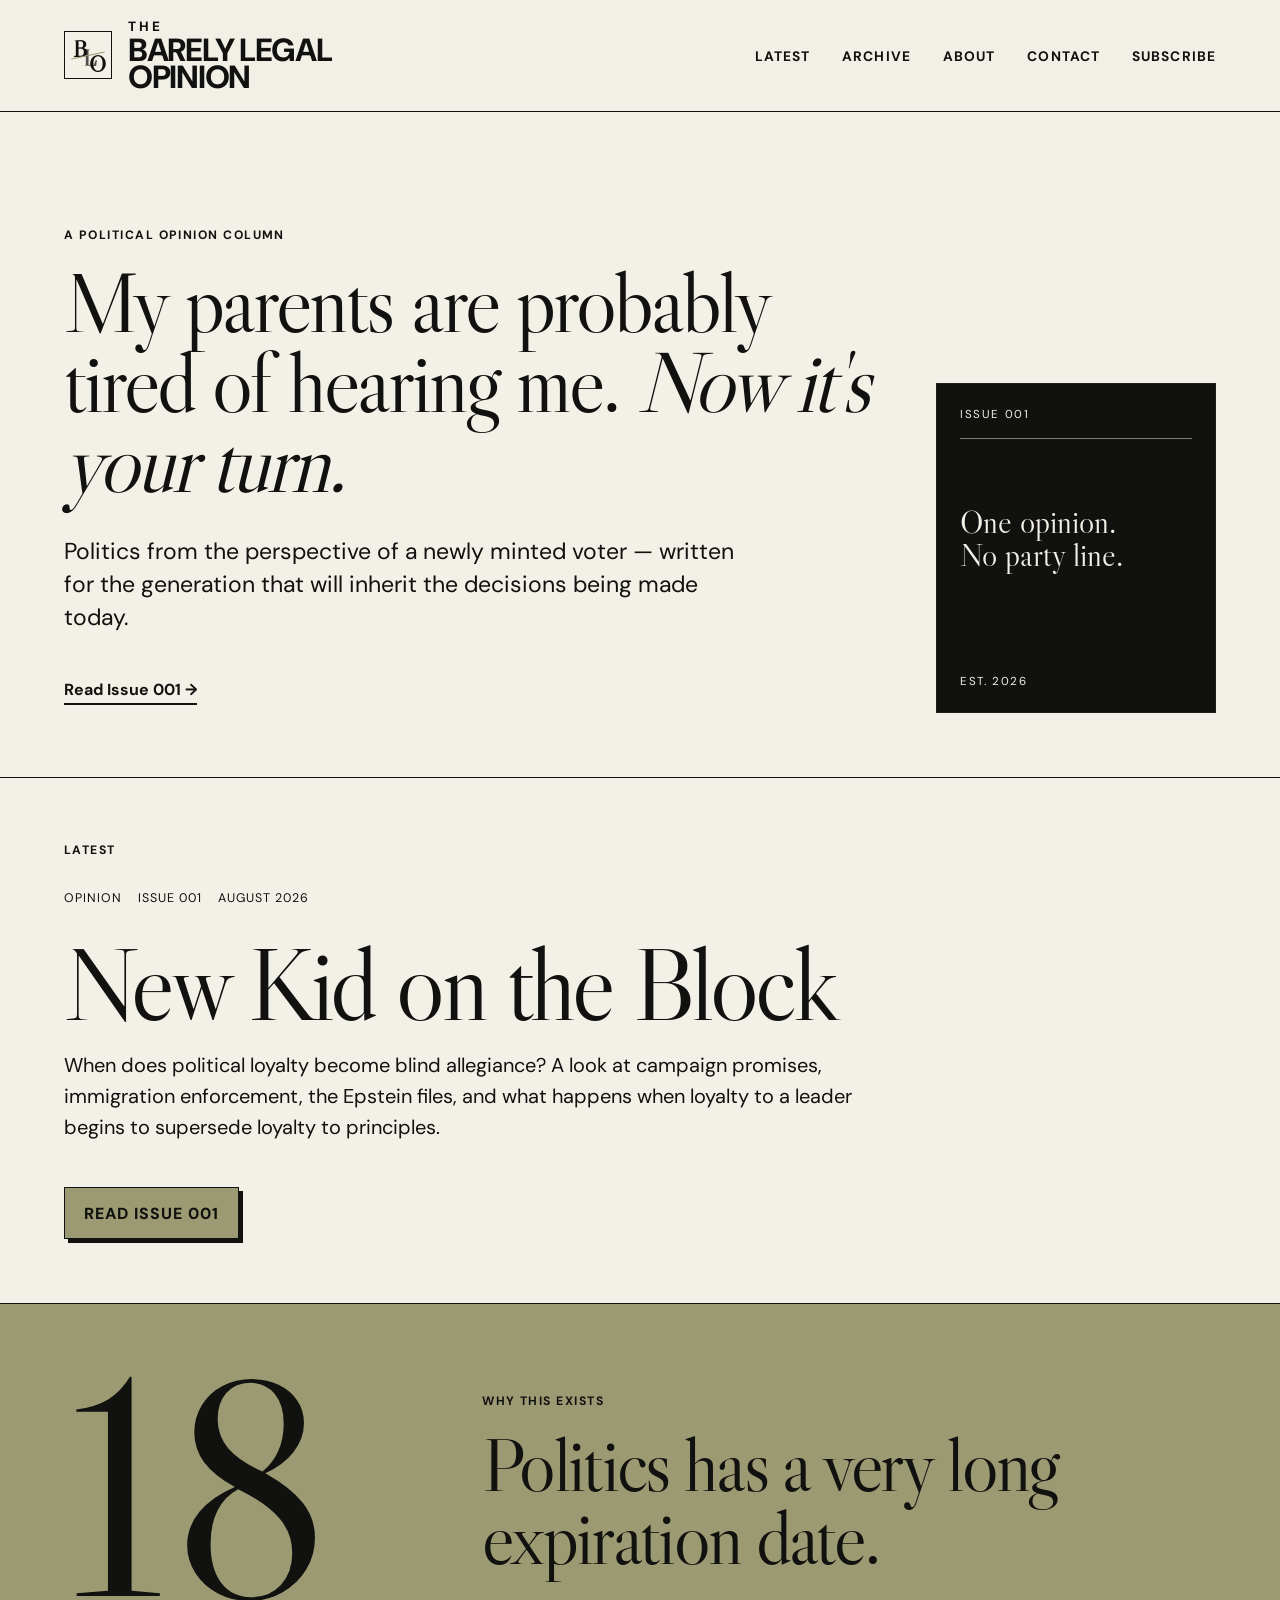
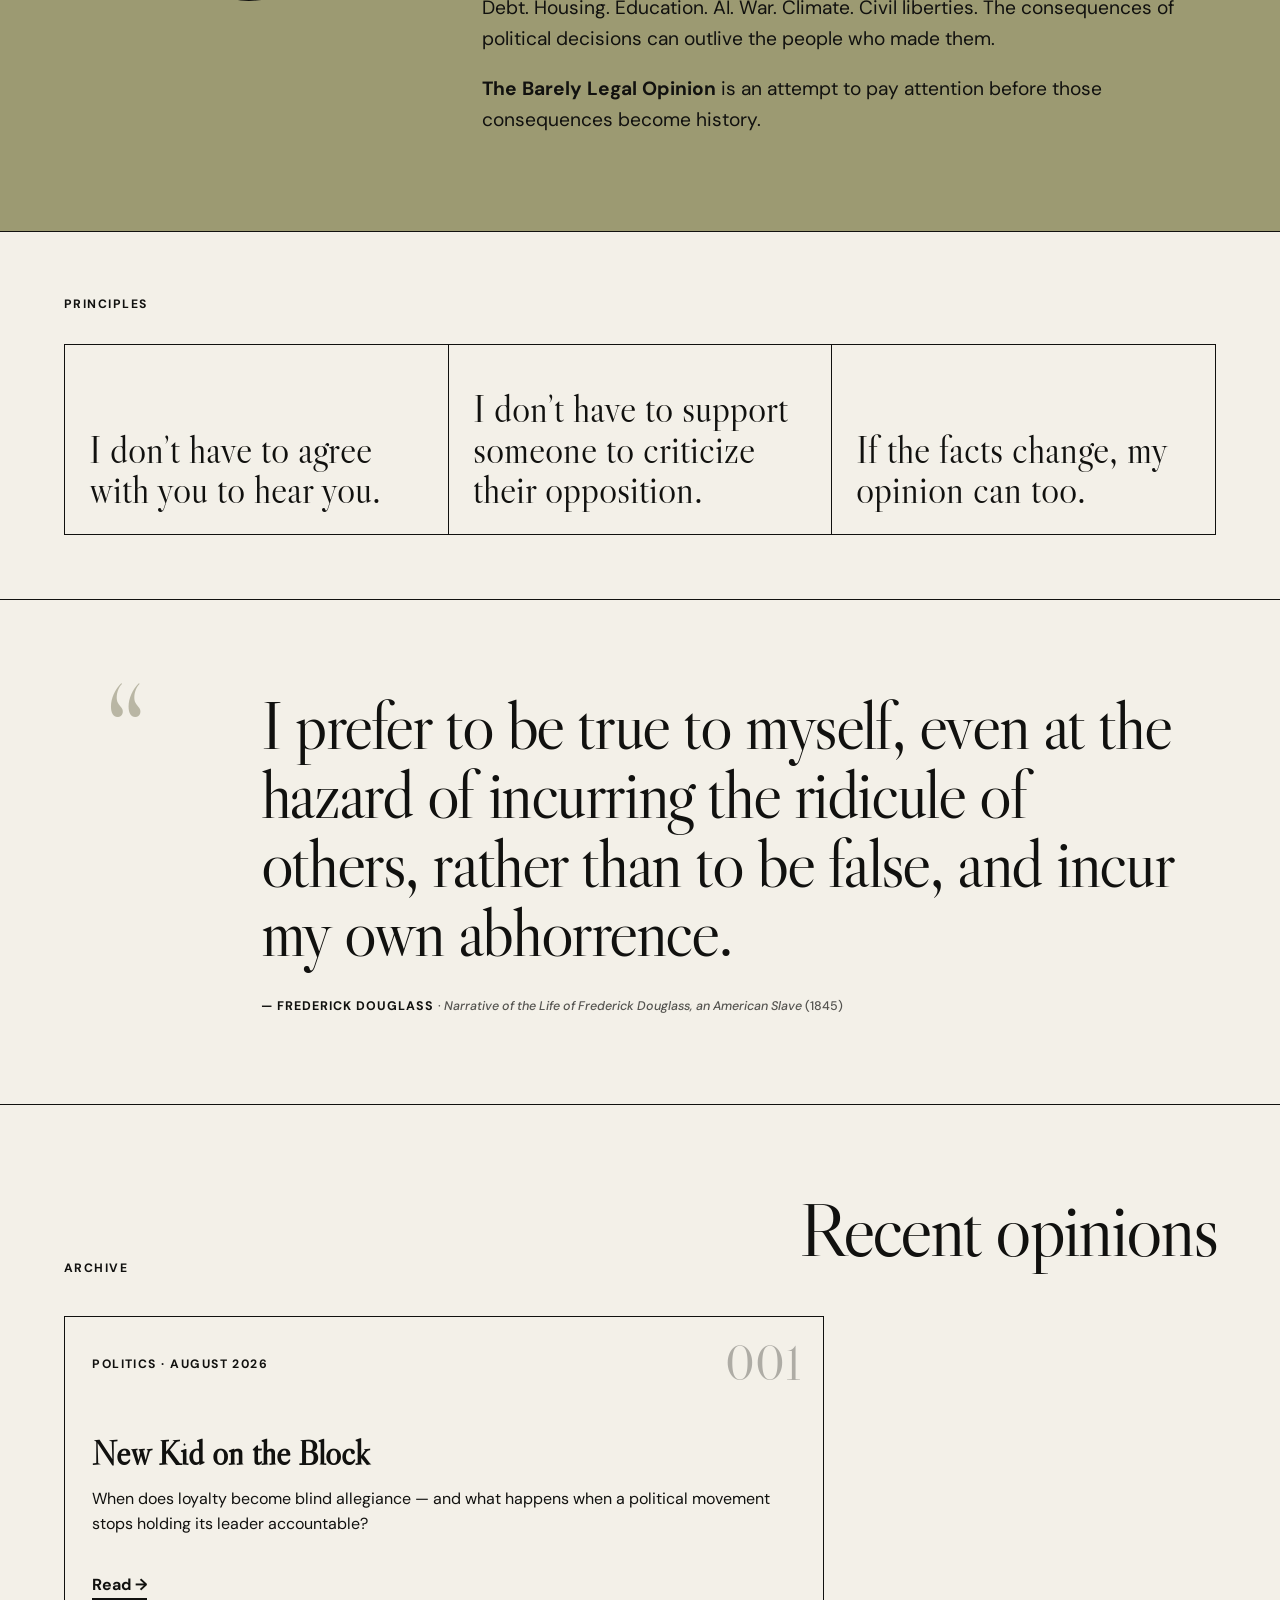
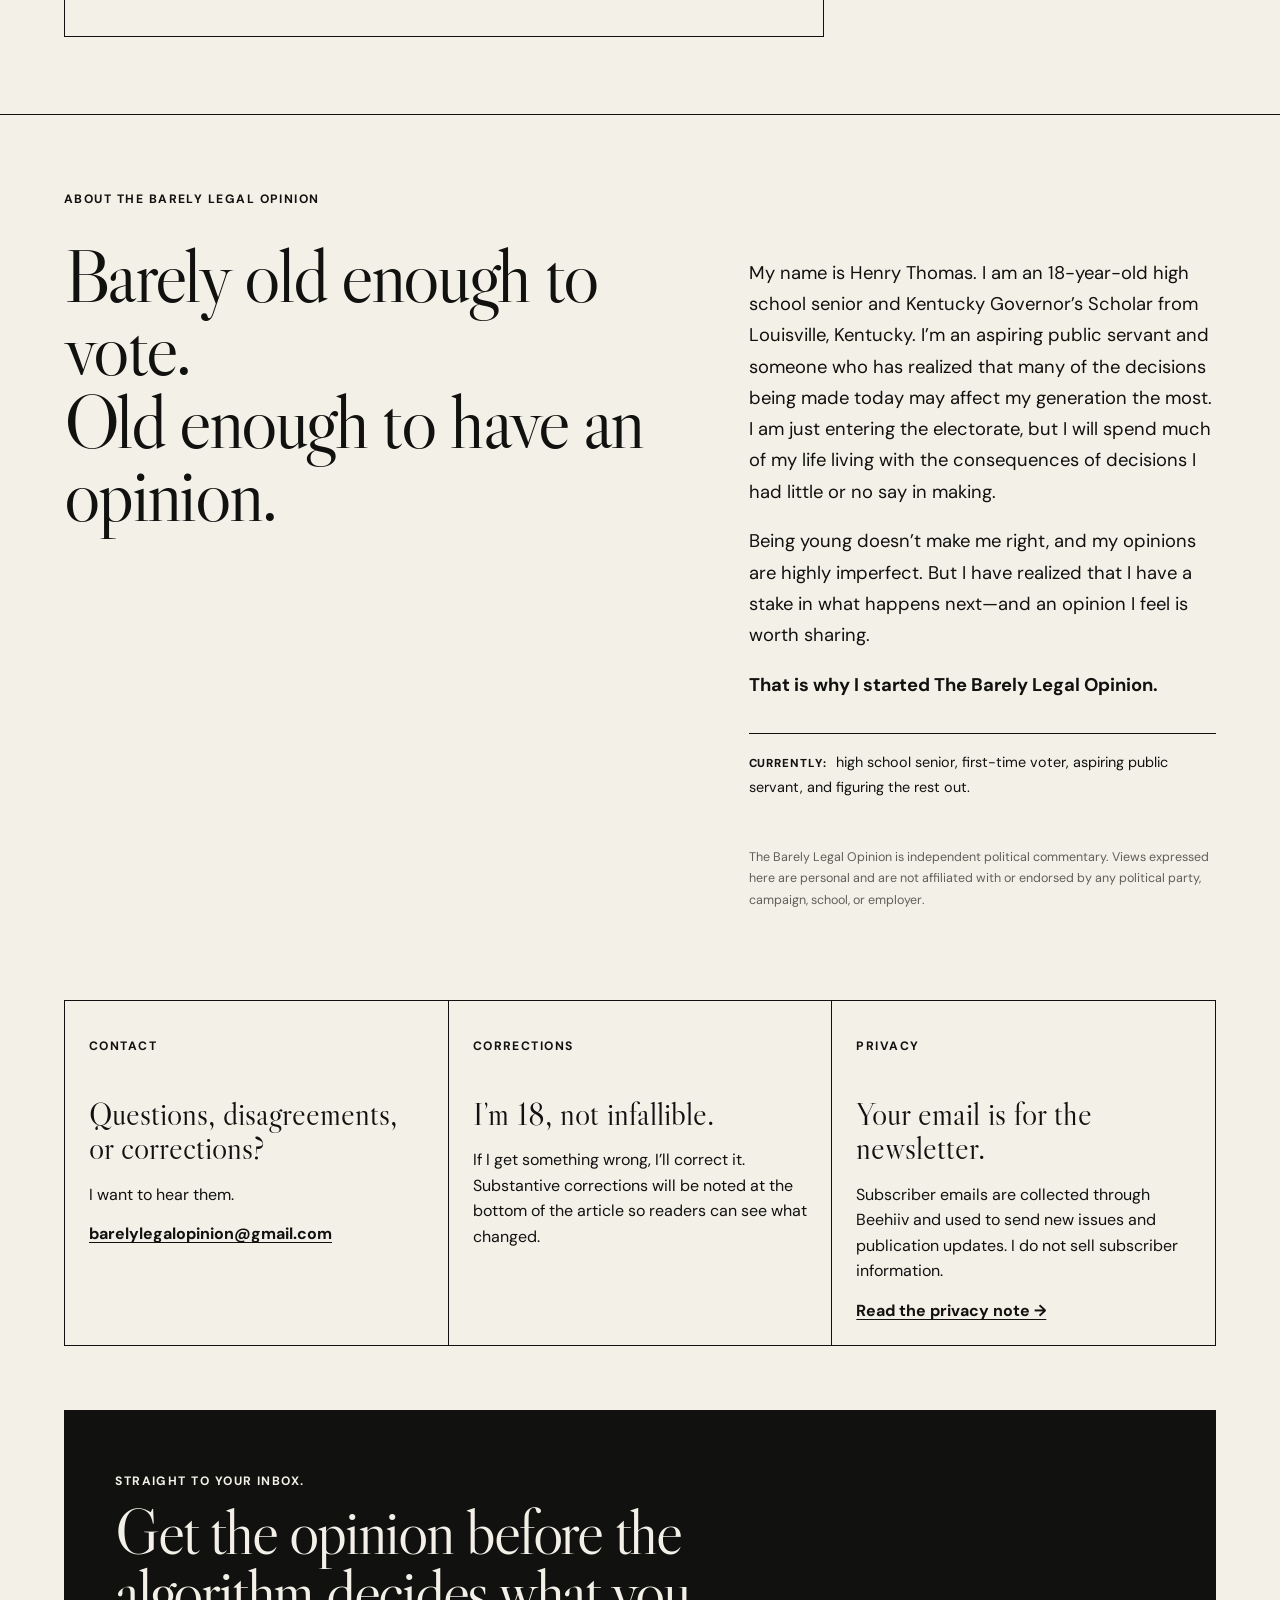
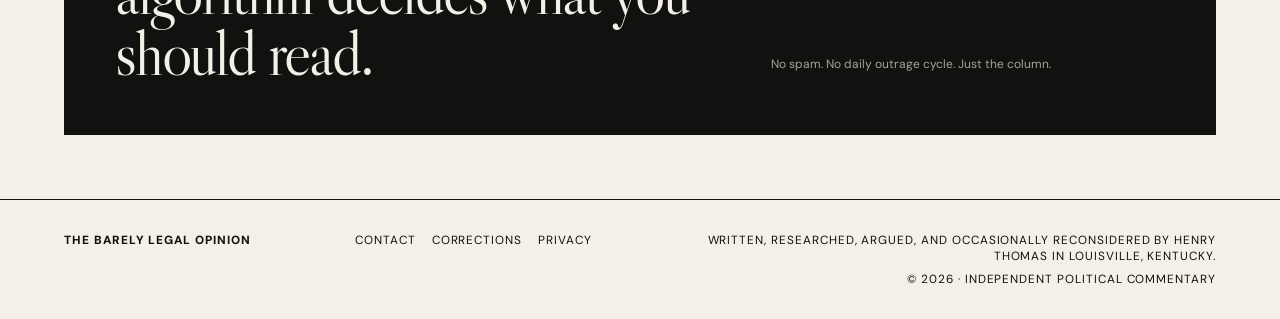
==== commit db08a7c1: "Remove duplicate 'and' and weekly narrative from about section (6acfd71b3aa682a5ce93556a)" ====
--- a/index.html
+++ b/index.html
@@ -3,7 +3,7 @@
 <head>
   <meta charset="utf-8" />
   <meta name="viewport" content="width=device-width, initial-scale=1" />
-  <meta name="description" content="The Barely Legal Opinion — independent weekly political commentary from an 18-year-old entering the electorate." />
+  <meta name="description" content="The Barely Legal Opinion — independent political commentary from an 18-year-old entering the electorate." />
   <title>The Barely Legal Opinion</title>
   <link rel="preconnect" href="https://fonts.googleapis.com">
   <link rel="preconnect" href="https://fonts.gstatic.com" crossorigin>
@@ -12,7 +12,7 @@
 
   <link rel="icon" href="favicon.svg" type="image/svg+xml" />
   <meta property="og:title" content="The Barely Legal Opinion" />
-  <meta property="og:description" content="Independent weekly political commentary from an 18-year-old entering the electorate." />
+  <meta property="og:description" content="Independent political commentary from an 18-year-old entering the electorate." />
   <meta property="og:image" content="social-card.svg" />
   <meta property="og:type" content="website" />
   <meta name="twitter:card" content="summary_large_image" />
@@ -37,19 +37,19 @@
   <main>
     <section class="hero">
       <div class="hero-copy">
-        <p class="eyebrow">A weekly political opinion column</p>
+        <p class="eyebrow">A political opinion column</p>
         <h1 class="conversation-headline">My parents are probably tired of hearing me. <em>Now it's your turn.</em></h1>
         <p class="hero-deck">Politics from the perspective of a newly minted voter — written for the generation that will inherit the decisions being made today.</p>
         <a class="text-link" href="new-kid-on-the-block.html">Read Issue 001 <span>→</span></a>
       </div>
       <div class="issue-card">
         <span class="issue-number">ISSUE 001</span><div class="issue-rule"></div>
-        <p>One article.<br>Once a week.<br>No party line.</p><span class="issue-date">EST. 2026</span>
+        <p>One opinion.<br>No party line.</p><span class="issue-date">EST. 2026</span>
       </div>
     </section>
 
     <section id="latest" class="latest-section">
-      <div class="section-label">This Week</div>
+      <div class="section-label">Latest</div>
       <article class="featured-post">
         <div class="featured-meta"><span>Opinion</span><span>Issue 001</span><span>August 2026</span></div>
         <h2>New Kid on the Block</h2>
@@ -102,7 +102,7 @@
       <div class="about-grid">
         <h2>Barely old enough to vote.<br>Old enough to have an opinion.</h2>
         <div class="about-copy">
-          <p>My name is Henry Thomas. I am an 18-year-old high school senior and Kentucky Governor’s Scholar from Louisville, Kentucky. I’m an aspiring public servant and and someone who has realized that many of the decisions being made today may affect my generation the most. I am just entering the electorate, but I will spend much of my life living with the consequences of decisions I had little or no say in making.</p>
+          <p>My name is Henry Thomas. I am an 18-year-old high school senior and Kentucky Governor’s Scholar from Louisville, Kentucky. I’m an aspiring public servant and someone who has realized that many of the decisions being made today may affect my generation the most. I am just entering the electorate, but I will spend much of my life living with the consequences of decisions I had little or no say in making.</p>
           <p>Being young doesn’t make me right, and my opinions are highly imperfect. But I have realized that I have a stake in what happens next—and an opinion I feel is worth sharing.</p>
           <p><strong>That is why I started The Barely Legal Opinion.</strong></p>
           <p class="currently-line"><span>Currently:</span> high school senior, first-time voter, aspiring public servant, and figuring the rest out.</p>
@@ -133,10 +133,10 @@
     </section>
 
     <section id="subscribe" class="subscribe">
-      <div><p class="eyebrow">One email. Once a week.</p><h2>Get the opinion before the algorithm decides what you should read.</h2></div>
+      <div><p class="eyebrow">Straight to your inbox.</p><h2>Get the opinion before the algorithm decides what you should read.</h2></div>
       <div class="subscribe-form beehiiv-form">
         <script async src="https://subscribe-forms.beehiiv.com/v3/loader.js" data-beehiiv-form="1e07de03-bfb7-4be1-94b6-ef1ab51ce29a"></script>
-        <p class="form-note">No spam. No daily outrage cycle. Just the weekly column.</p>
+        <p class="form-note">No spam. No daily outrage cycle. Just the column.</p>
       </div>
     </section>
   </main>
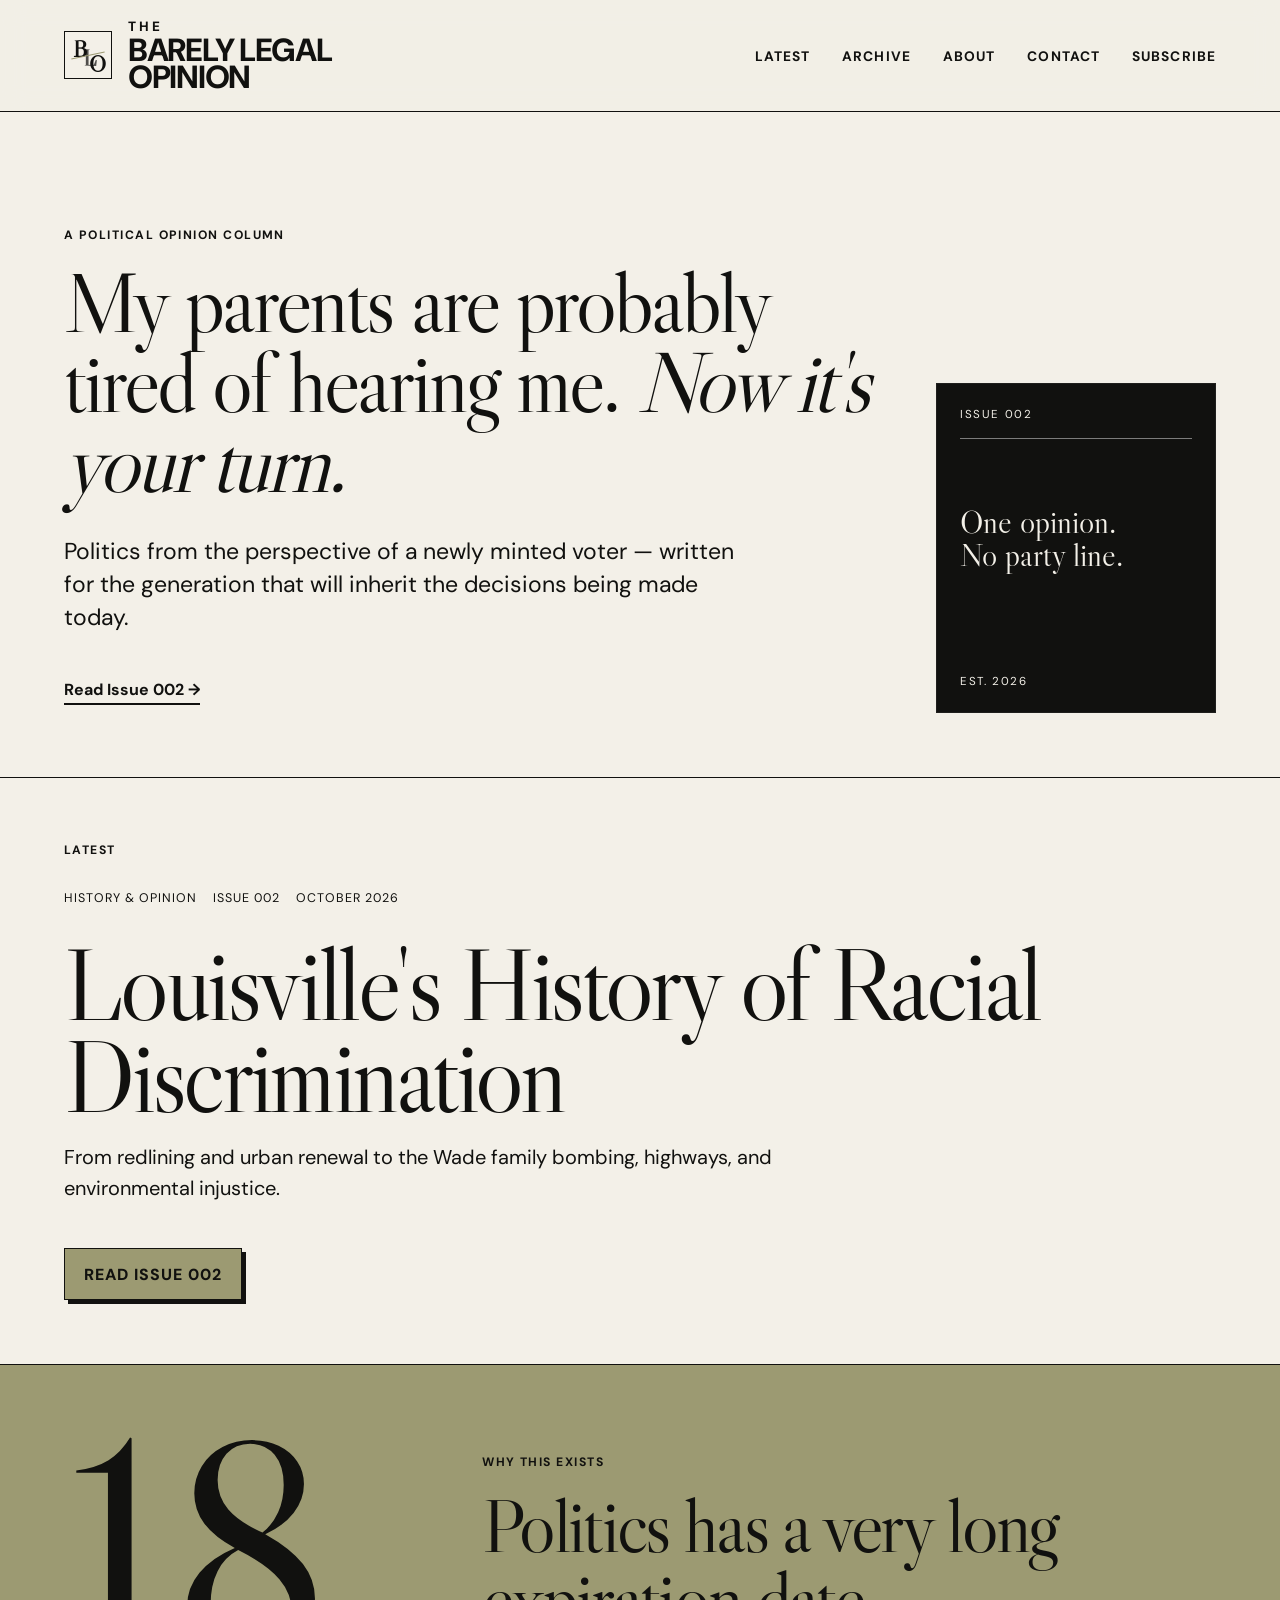
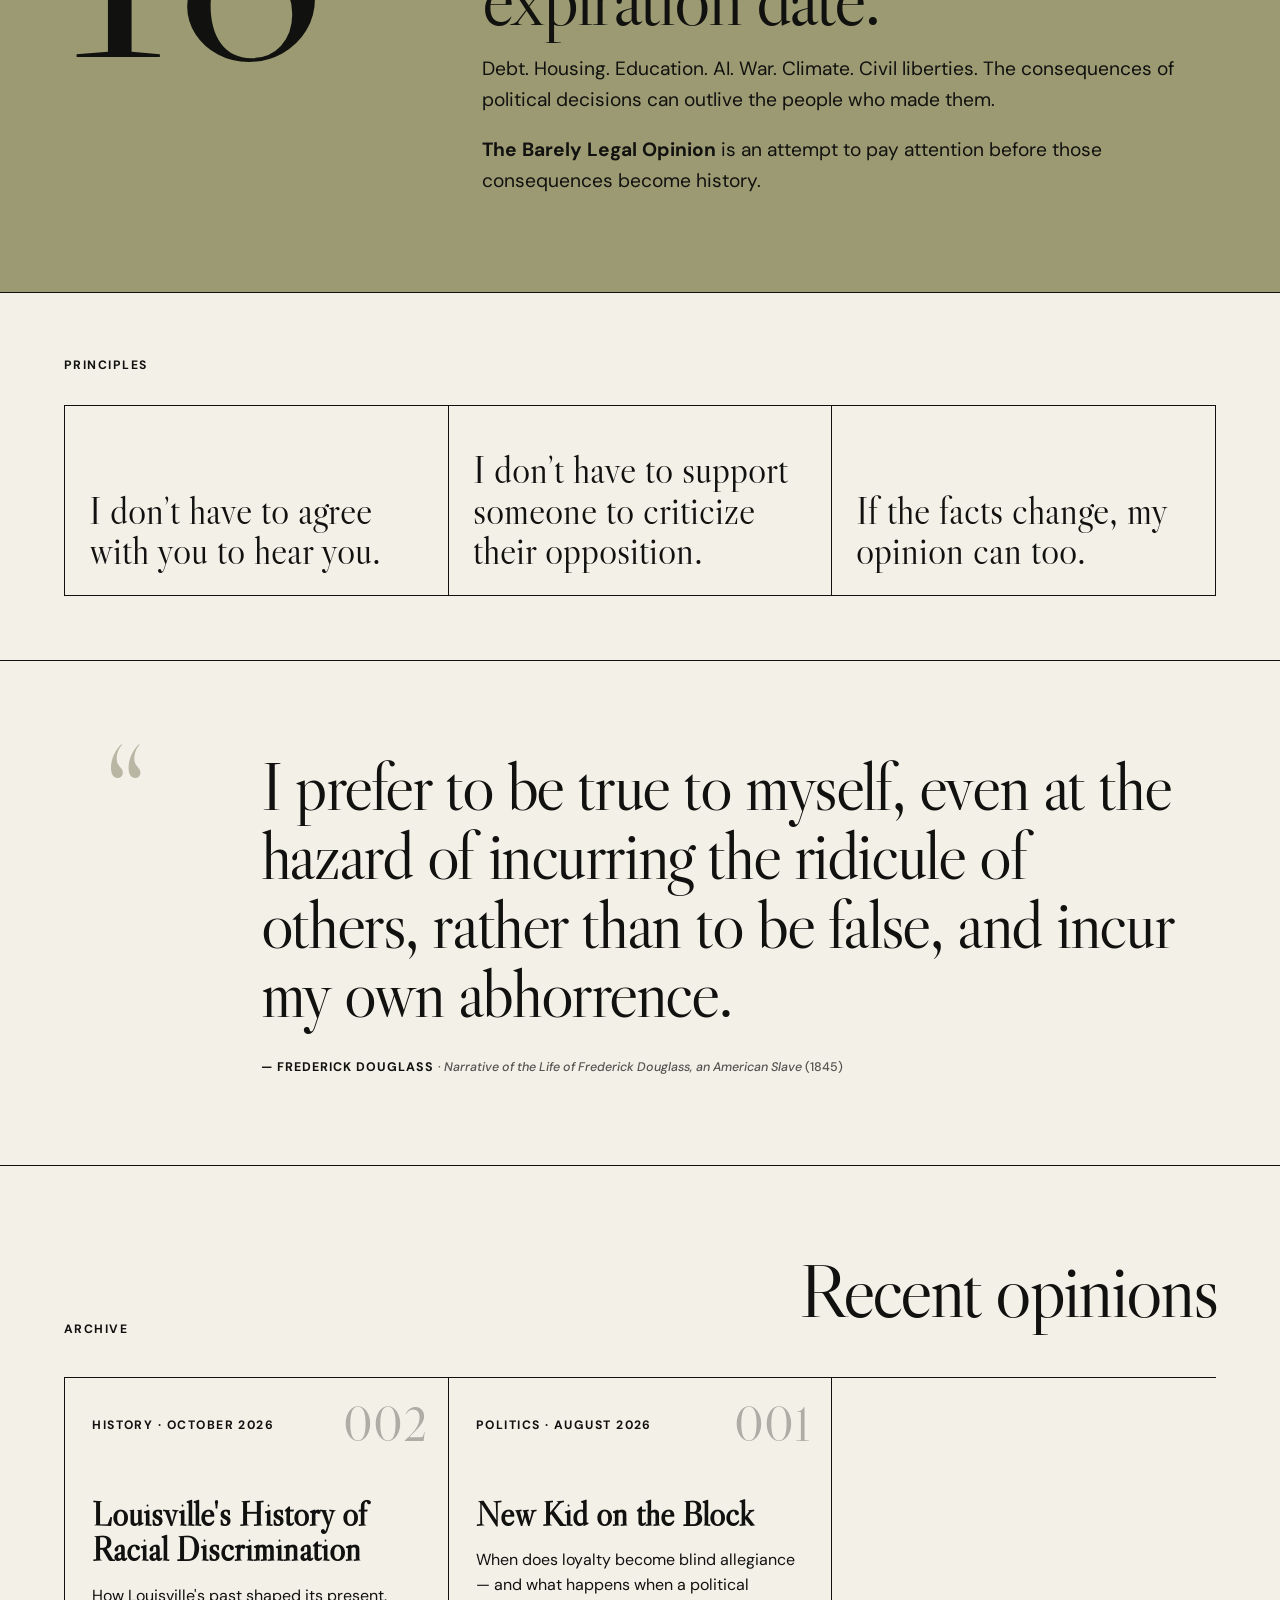
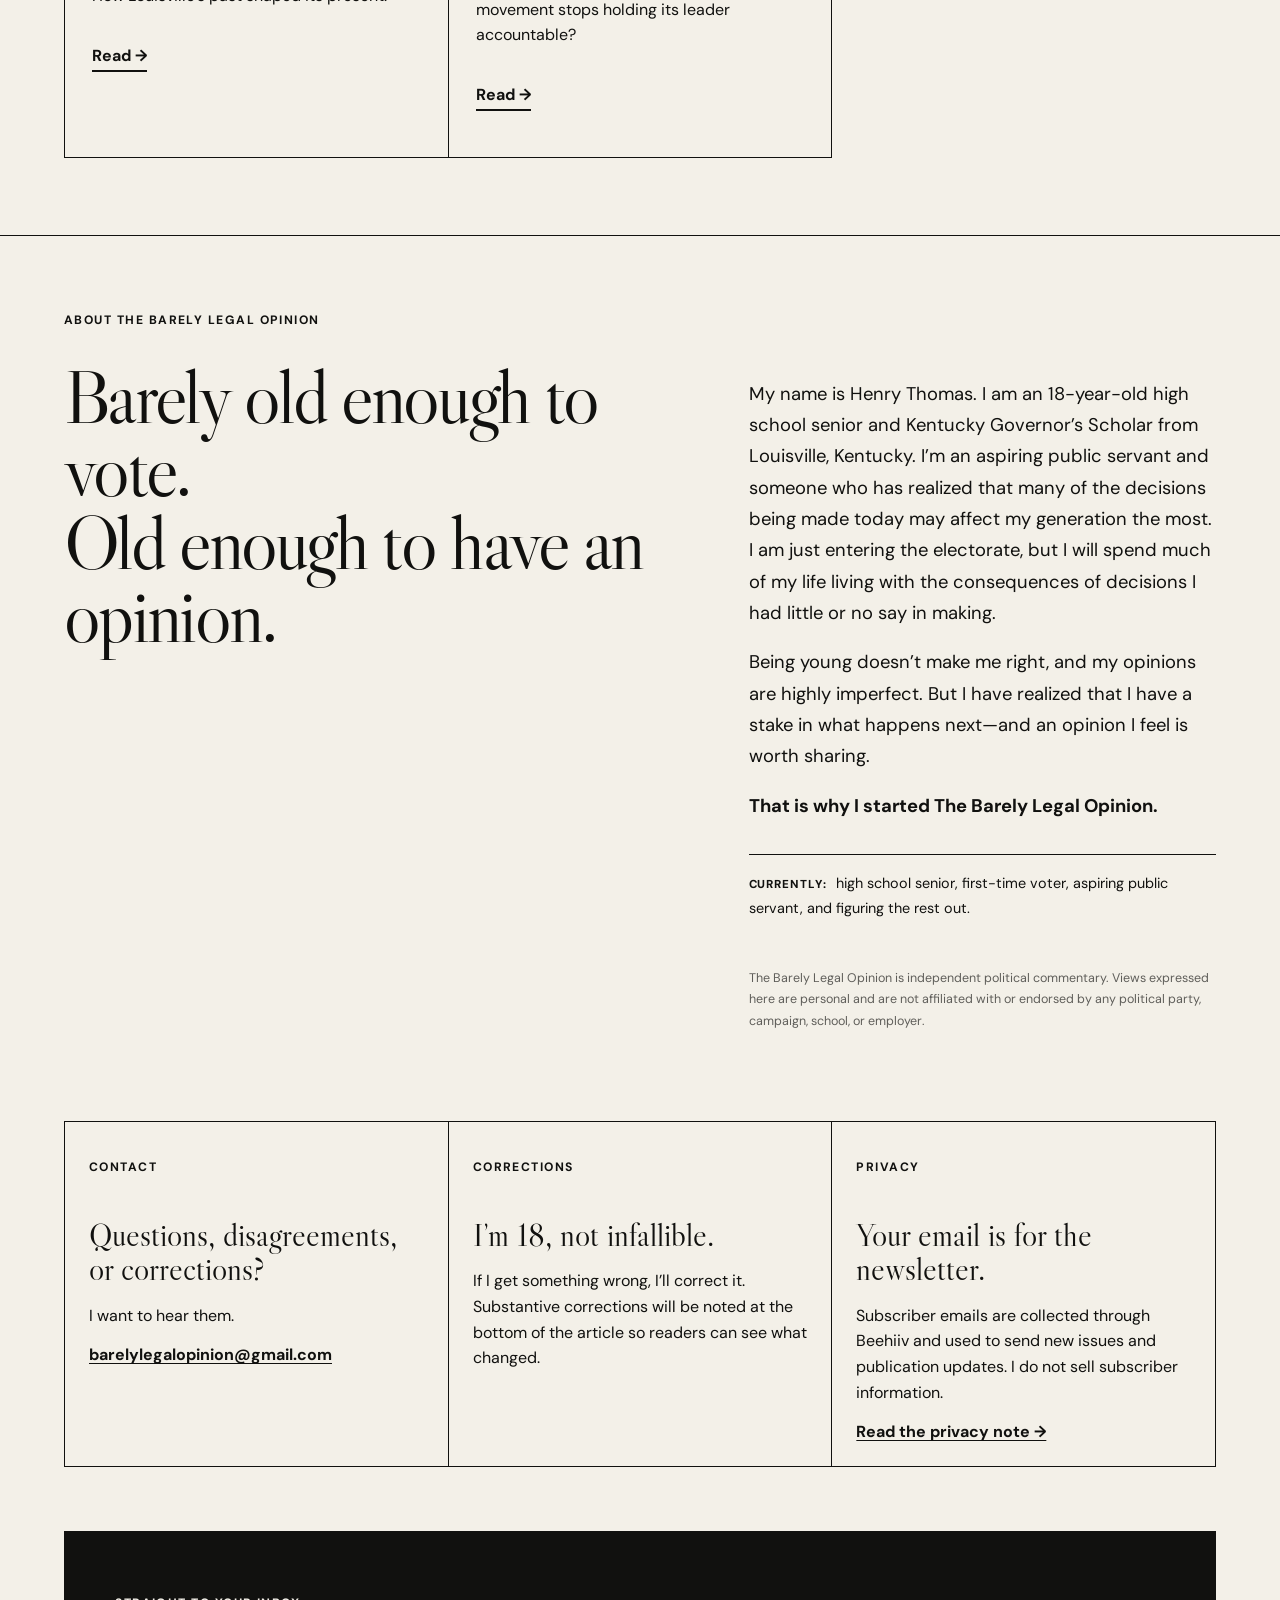
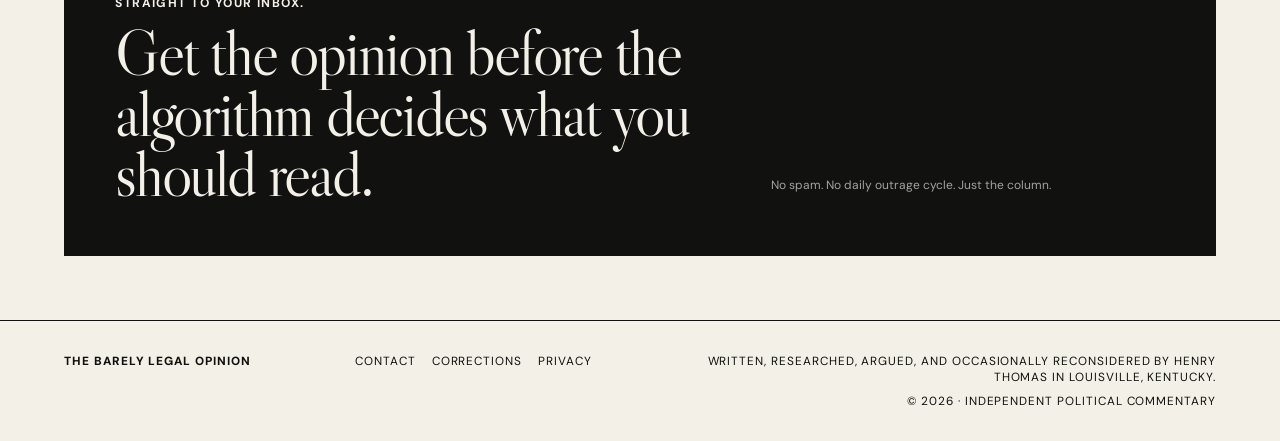
==== commit 387502f5: "Feature Issue 002 and retain Issue 001" ====
--- a/index.html
+++ b/index.html
@@ -40,10 +40,10 @@
         <p class="eyebrow">A political opinion column</p>
         <h1 class="conversation-headline">My parents are probably tired of hearing me. <em>Now it's your turn.</em></h1>
         <p class="hero-deck">Politics from the perspective of a newly minted voter — written for the generation that will inherit the decisions being made today.</p>
-        <a class="text-link" href="new-kid-on-the-block.html">Read Issue 001 <span>→</span></a>
+        <a class="text-link" href="louisvilles-history-of-racial-discrimination.html">Read Issue 002 <span>→</span></a>
       </div>
       <div class="issue-card">
-        <span class="issue-number">ISSUE 001</span><div class="issue-rule"></div>
+        <span class="issue-number">ISSUE 002</span><div class="issue-rule"></div>
         <p>One opinion.<br>No party line.</p><span class="issue-date">EST. 2026</span>
       </div>
     </section>
@@ -51,11 +51,7 @@
     <section id="latest" class="latest-section">
       <div class="section-label">Latest</div>
       <article class="featured-post">
-        <div class="featured-meta"><span>Opinion</span><span>Issue 001</span><span>August 2026</span></div>
-        <h2>New Kid on the Block</h2>
-        <p class="featured-deck">When does political loyalty become blind allegiance? A look at campaign promises, immigration enforcement, the Epstein files, and what happens when loyalty to a leader begins to supersede loyalty to principles.</p>
-        <a class="button" href="new-kid-on-the-block.html">Read Issue 001</a>
-      </article>
+        <div class="featured-meta"><span>History &amp; Opinion</span><span>Issue 002</span><span>October 2026</span></div><h2>Louisville's History of Racial Discrimination</h2><p class="featured-deck">From redlining and urban renewal to the Wade family bombing, highways, and environmental injustice.</p><a class="button" href="louisvilles-history-of-racial-discrimination.html">Read Issue 002</a></article>
     </section>
 
     <section class="manifesto">
@@ -86,7 +82,8 @@
 
     <section id="archive" class="archive">
       <div class="section-heading"><div class="section-label">Archive</div><h2>Recent opinions</h2></div>
-      <div class="post-grid single-post-grid">
+      <div class="post-grid">
+        <article class="post-card"><span class="post-index">002</span><p class="tag">History · October 2026</p><h3>Louisville's History of Racial Discrimination</h3><p>How Louisville's past shaped its present.</p><a href="louisvilles-history-of-racial-discrimination.html">Read →</a></article>
         <article class="post-card">
           <span class="post-index">001</span>
           <p class="tag">Politics · August 2026</p>
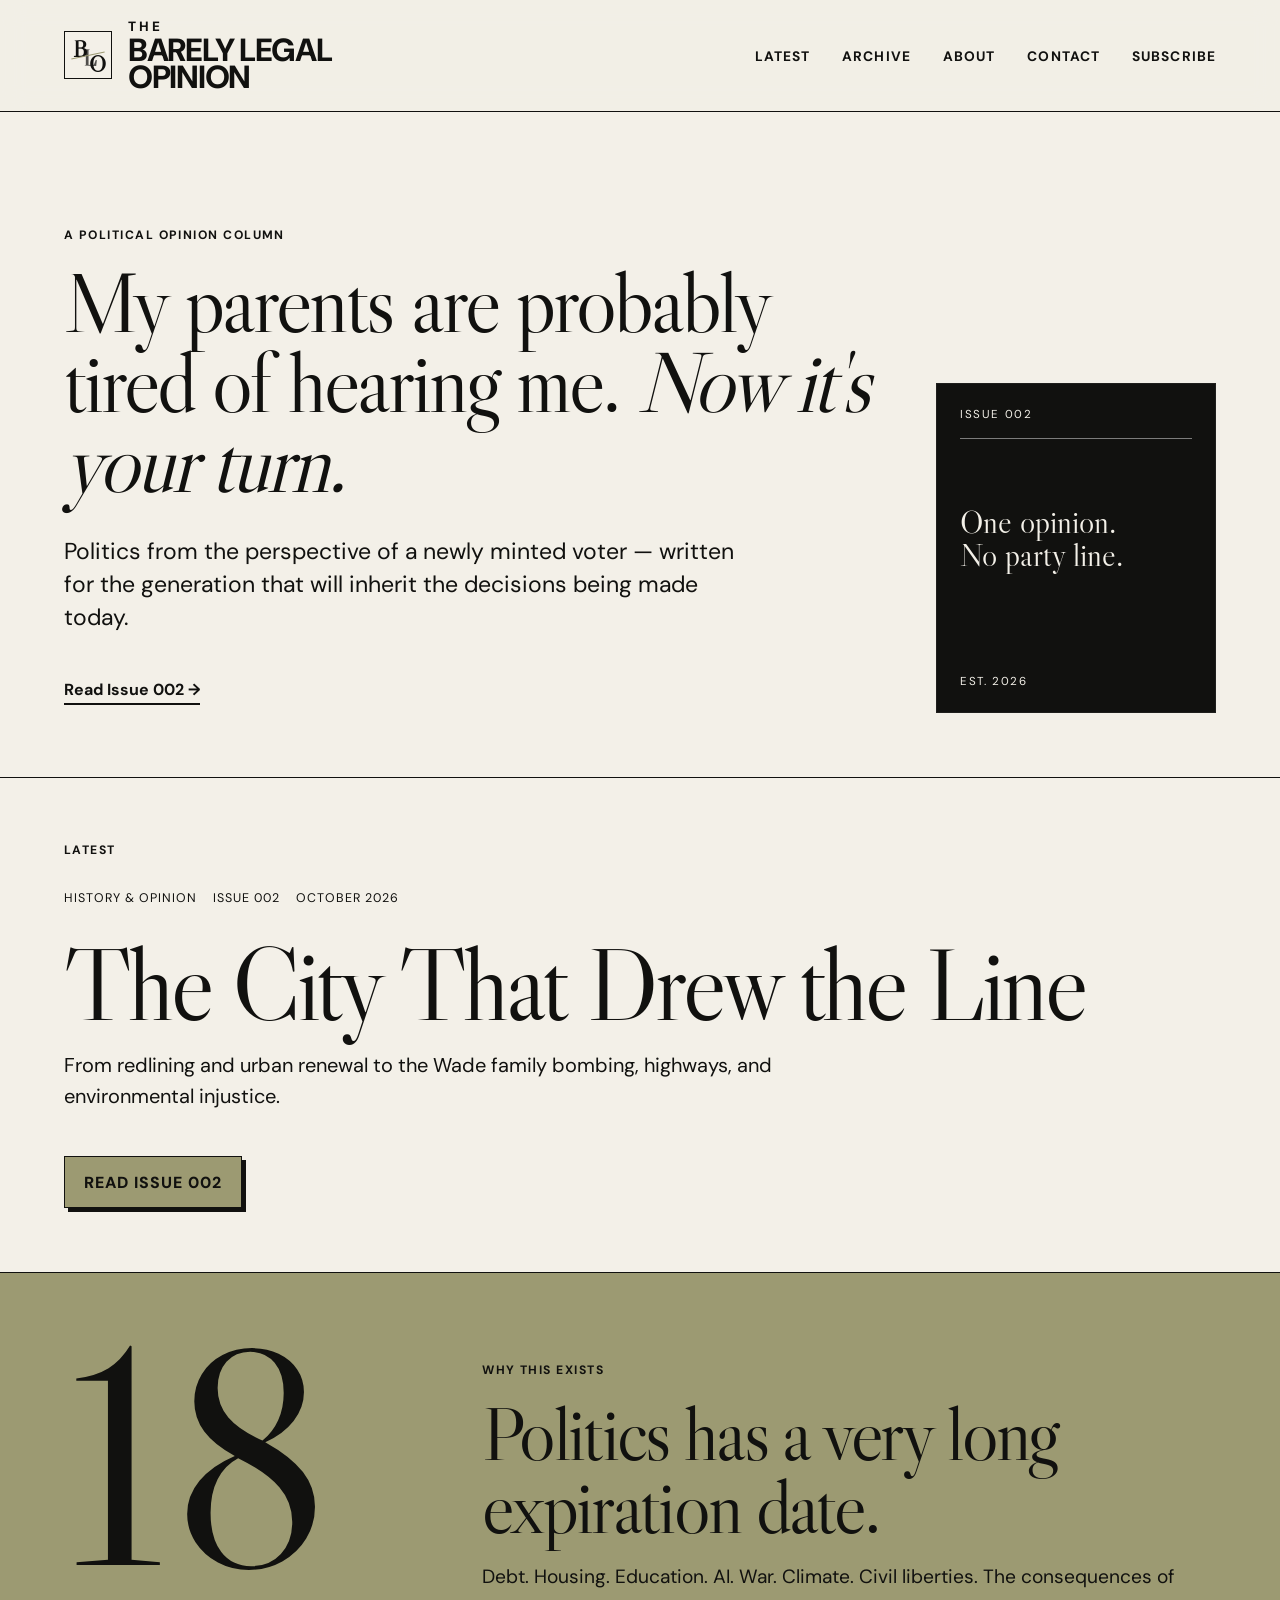
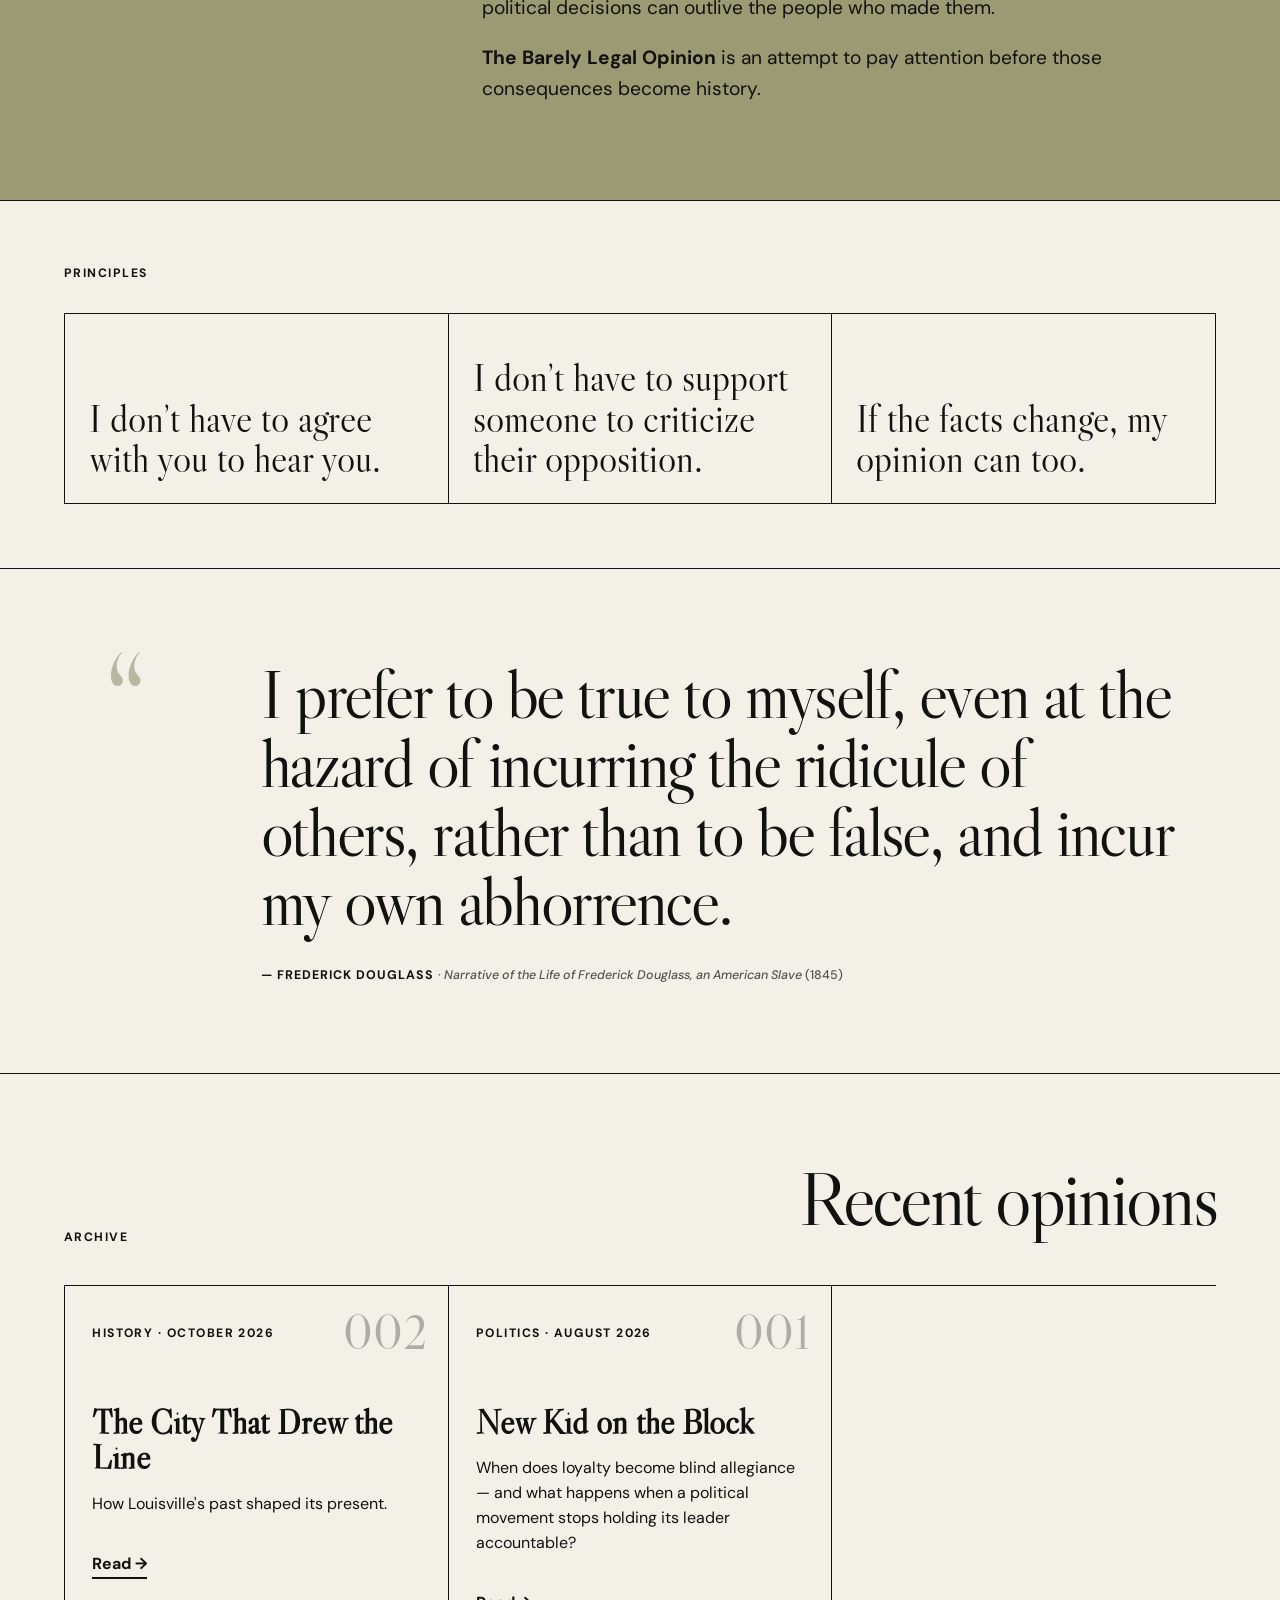
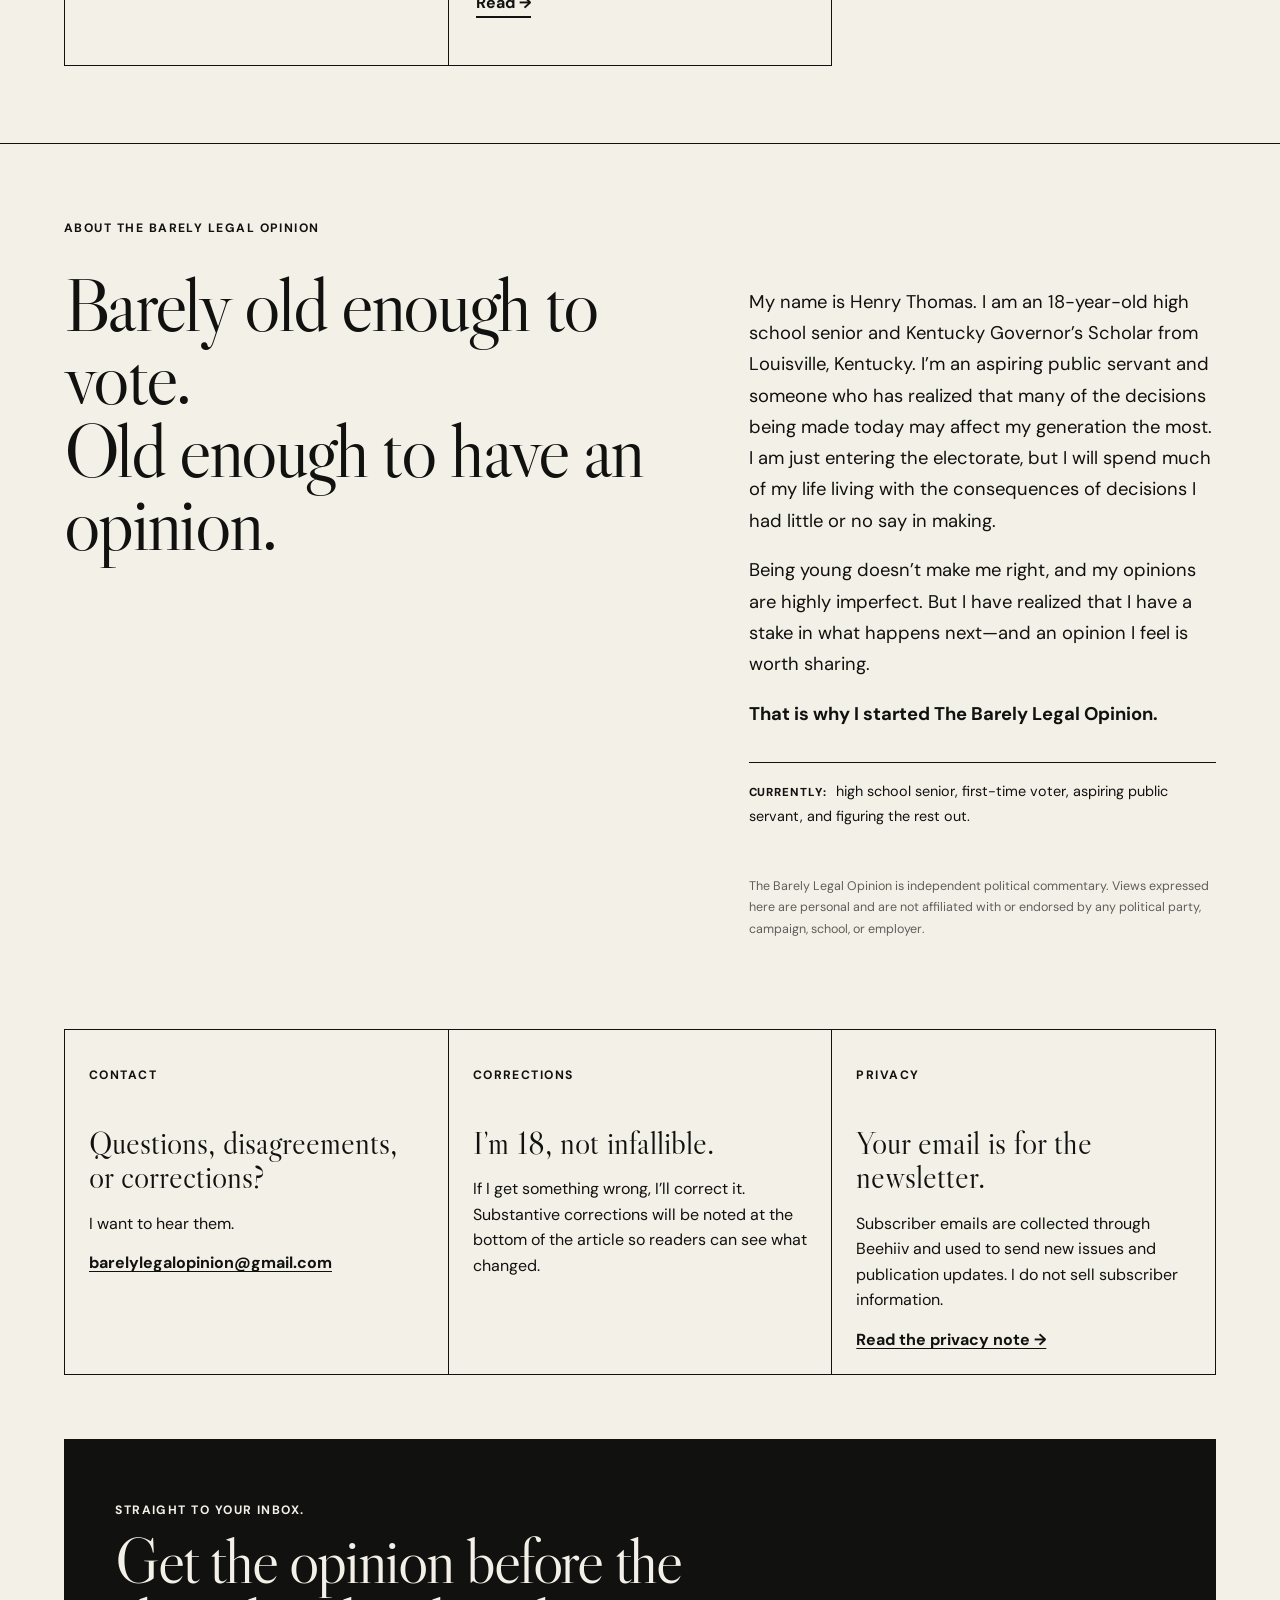
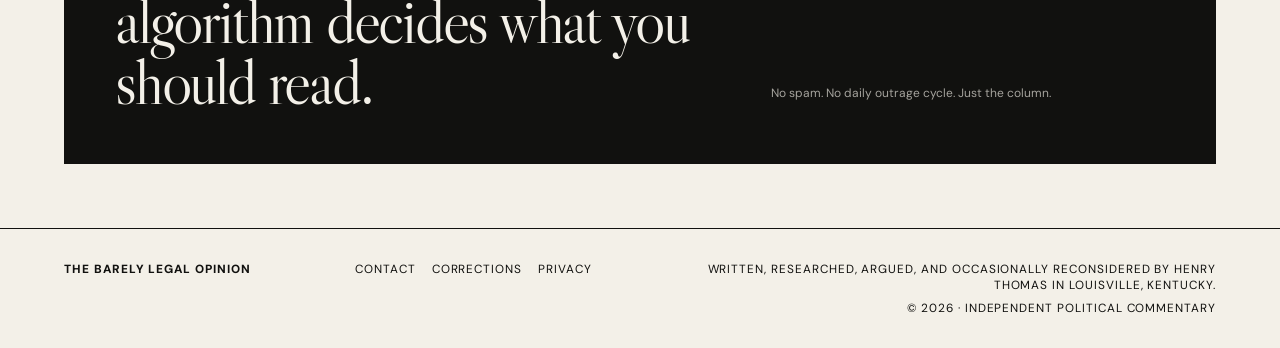
==== commit 5842d554: "Rename Issue 002 to The City That Drew the Line" ====
--- a/index.html
+++ b/index.html
@@ -51,7 +51,7 @@
     <section id="latest" class="latest-section">
       <div class="section-label">Latest</div>
       <article class="featured-post">
-        <div class="featured-meta"><span>History &amp; Opinion</span><span>Issue 002</span><span>October 2026</span></div><h2>Louisville's History of Racial Discrimination</h2><p class="featured-deck">From redlining and urban renewal to the Wade family bombing, highways, and environmental injustice.</p><a class="button" href="louisvilles-history-of-racial-discrimination.html">Read Issue 002</a></article>
+        <div class="featured-meta"><span>History &amp; Opinion</span><span>Issue 002</span><span>October 2026</span></div><h2>The City That Drew the Line</h2><p class="featured-deck">From redlining and urban renewal to the Wade family bombing, highways, and environmental injustice.</p><a class="button" href="louisvilles-history-of-racial-discrimination.html">Read Issue 002</a></article>
     </section>
 
     <section class="manifesto">
@@ -83,7 +83,7 @@
     <section id="archive" class="archive">
       <div class="section-heading"><div class="section-label">Archive</div><h2>Recent opinions</h2></div>
       <div class="post-grid">
-        <article class="post-card"><span class="post-index">002</span><p class="tag">History · October 2026</p><h3>Louisville's History of Racial Discrimination</h3><p>How Louisville's past shaped its present.</p><a href="louisvilles-history-of-racial-discrimination.html">Read →</a></article>
+        <article class="post-card"><span class="post-index">002</span><p class="tag">History · October 2026</p><h3>The City That Drew the Line</h3><p>How Louisville's past shaped its present.</p><a href="louisvilles-history-of-racial-discrimination.html">Read →</a></article>
         <article class="post-card">
           <span class="post-index">001</span>
           <p class="tag">Politics · August 2026</p>
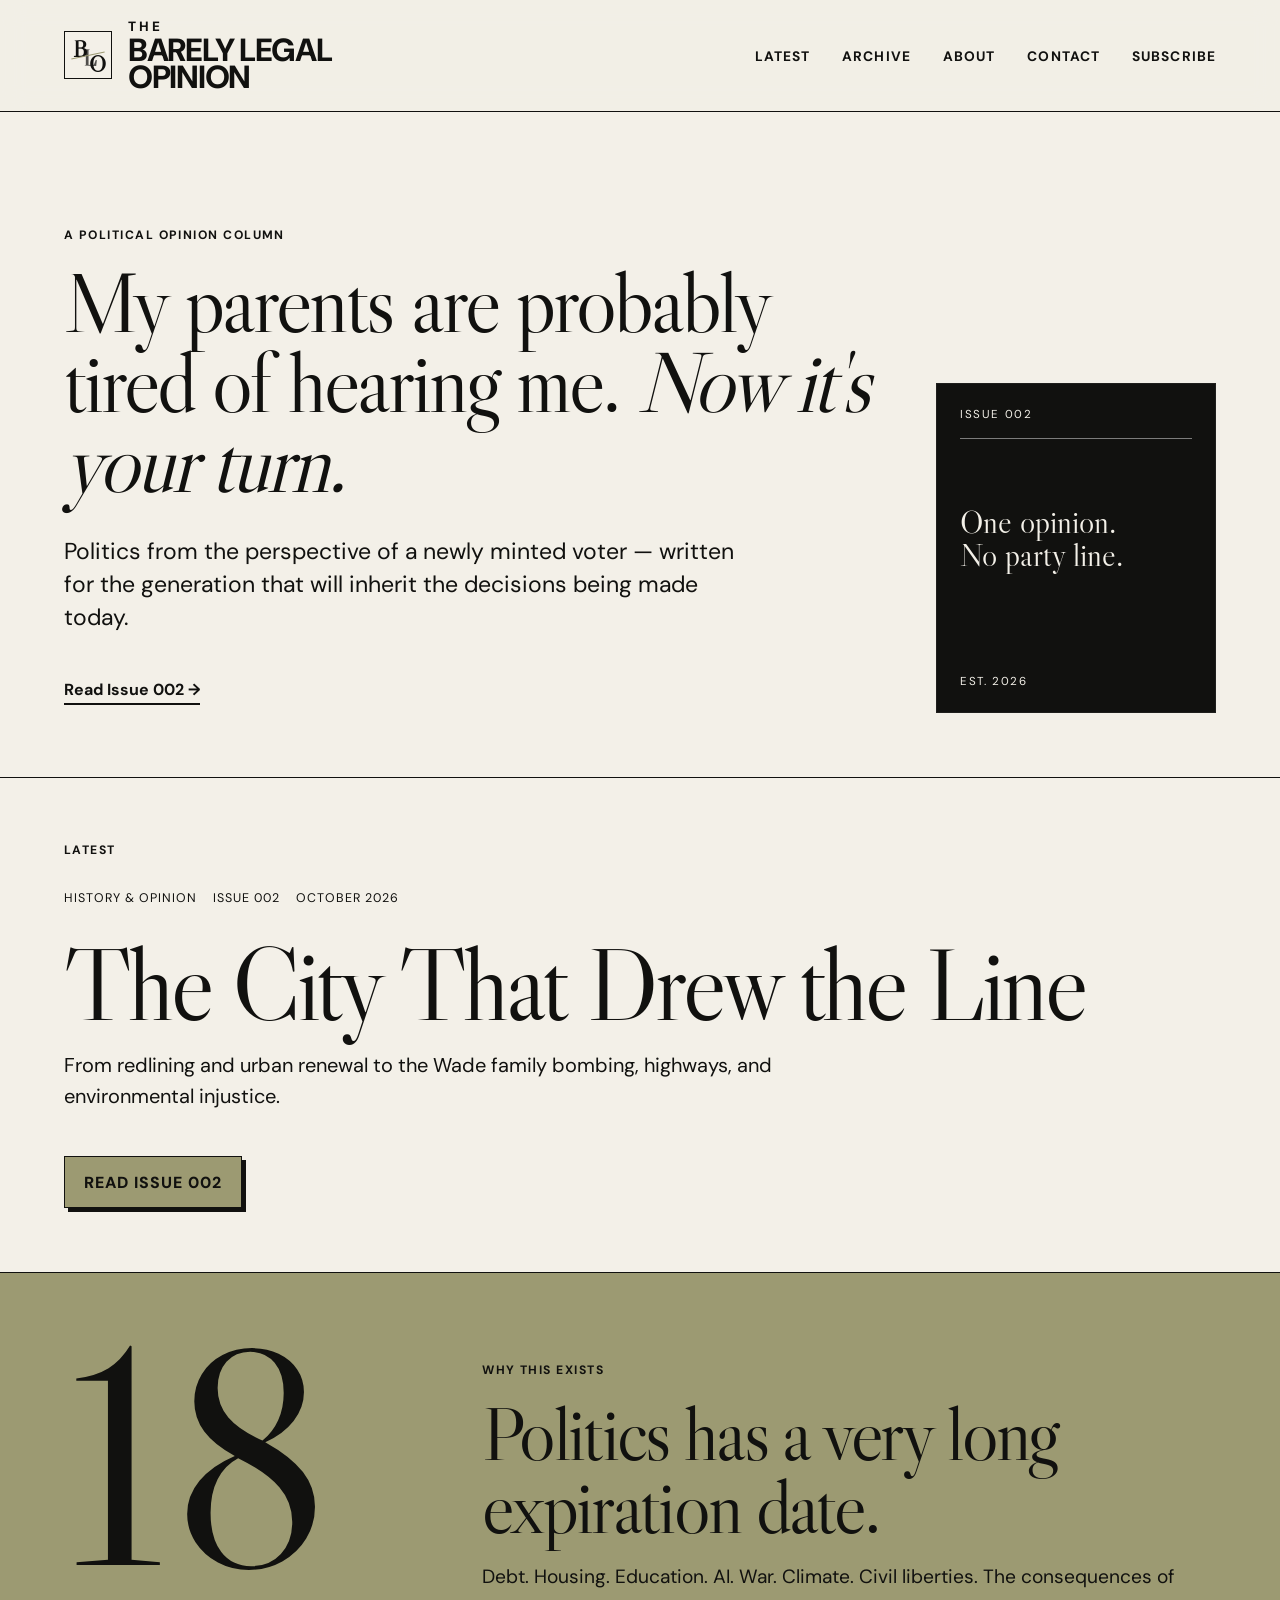
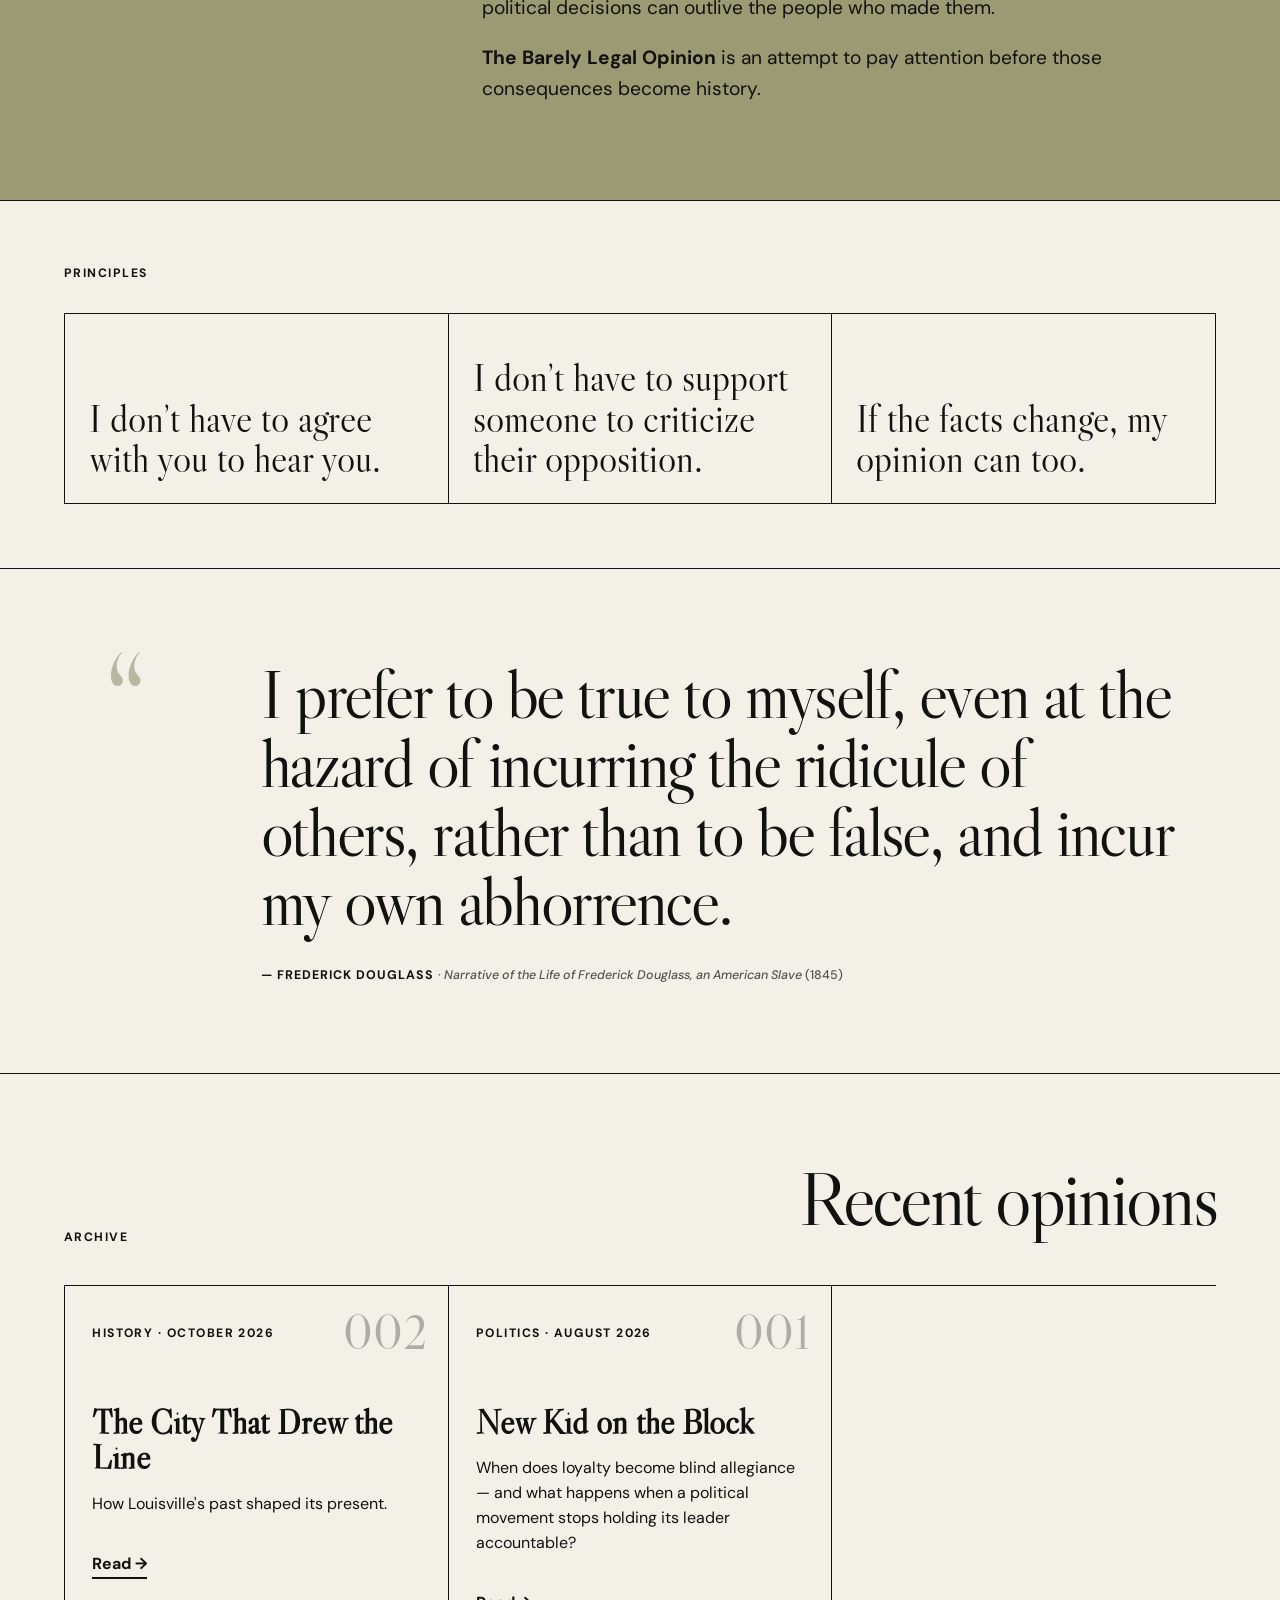
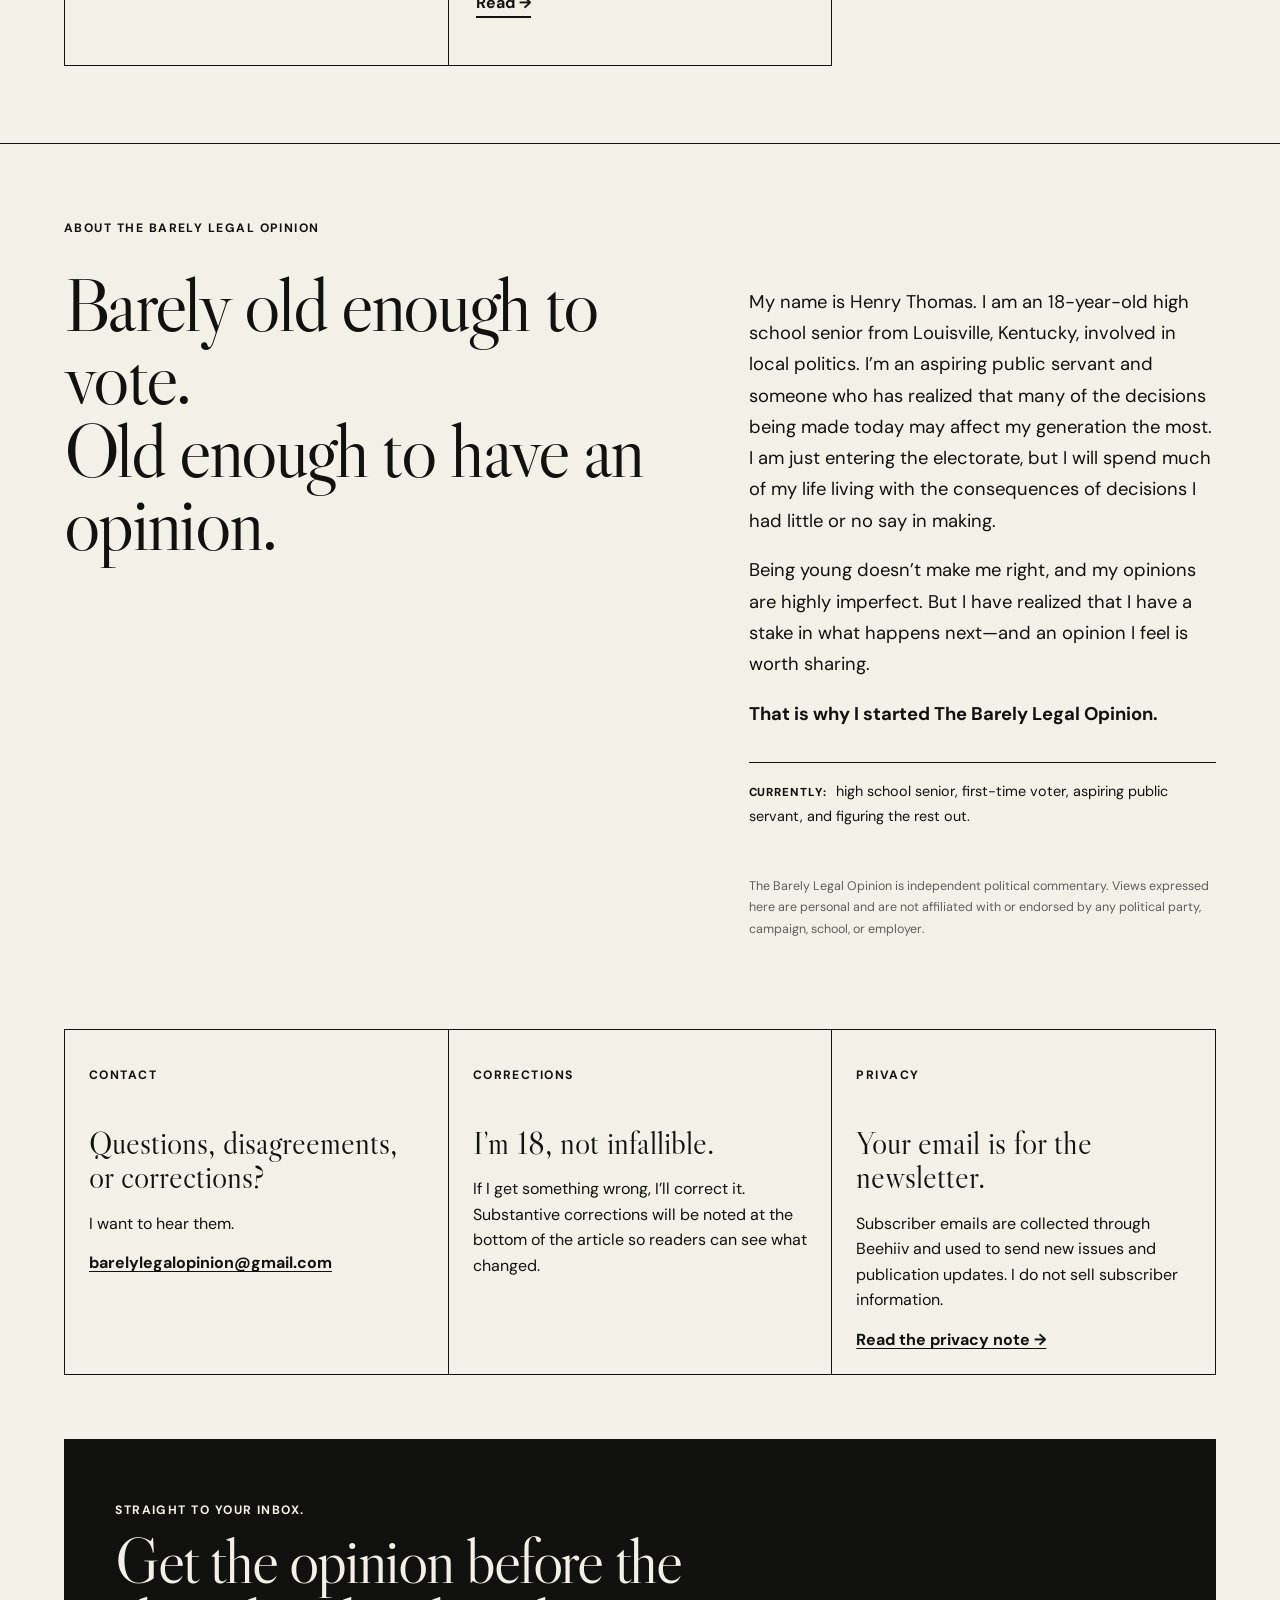
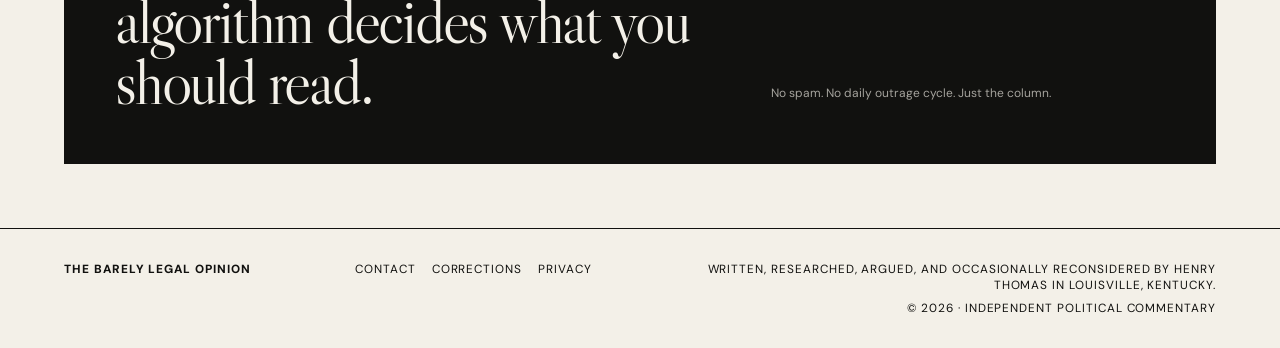
==== commit 65d68ac1: "Update About bio to mention local politics" ====
--- a/index.html
+++ b/index.html
@@ -99,7 +99,7 @@
       <div class="about-grid">
         <h2>Barely old enough to vote.<br>Old enough to have an opinion.</h2>
         <div class="about-copy">
-          <p>My name is Henry Thomas. I am an 18-year-old high school senior and Kentucky Governor’s Scholar from Louisville, Kentucky. I’m an aspiring public servant and someone who has realized that many of the decisions being made today may affect my generation the most. I am just entering the electorate, but I will spend much of my life living with the consequences of decisions I had little or no say in making.</p>
+          <p>My name is Henry Thomas. I am an 18-year-old high school senior from Louisville, Kentucky, involved in local politics. I’m an aspiring public servant and someone who has realized that many of the decisions being made today may affect my generation the most. I am just entering the electorate, but I will spend much of my life living with the consequences of decisions I had little or no say in making.</p>
           <p>Being young doesn’t make me right, and my opinions are highly imperfect. But I have realized that I have a stake in what happens next—and an opinion I feel is worth sharing.</p>
           <p><strong>That is why I started The Barely Legal Opinion.</strong></p>
           <p class="currently-line"><span>Currently:</span> high school senior, first-time voter, aspiring public servant, and figuring the rest out.</p>
